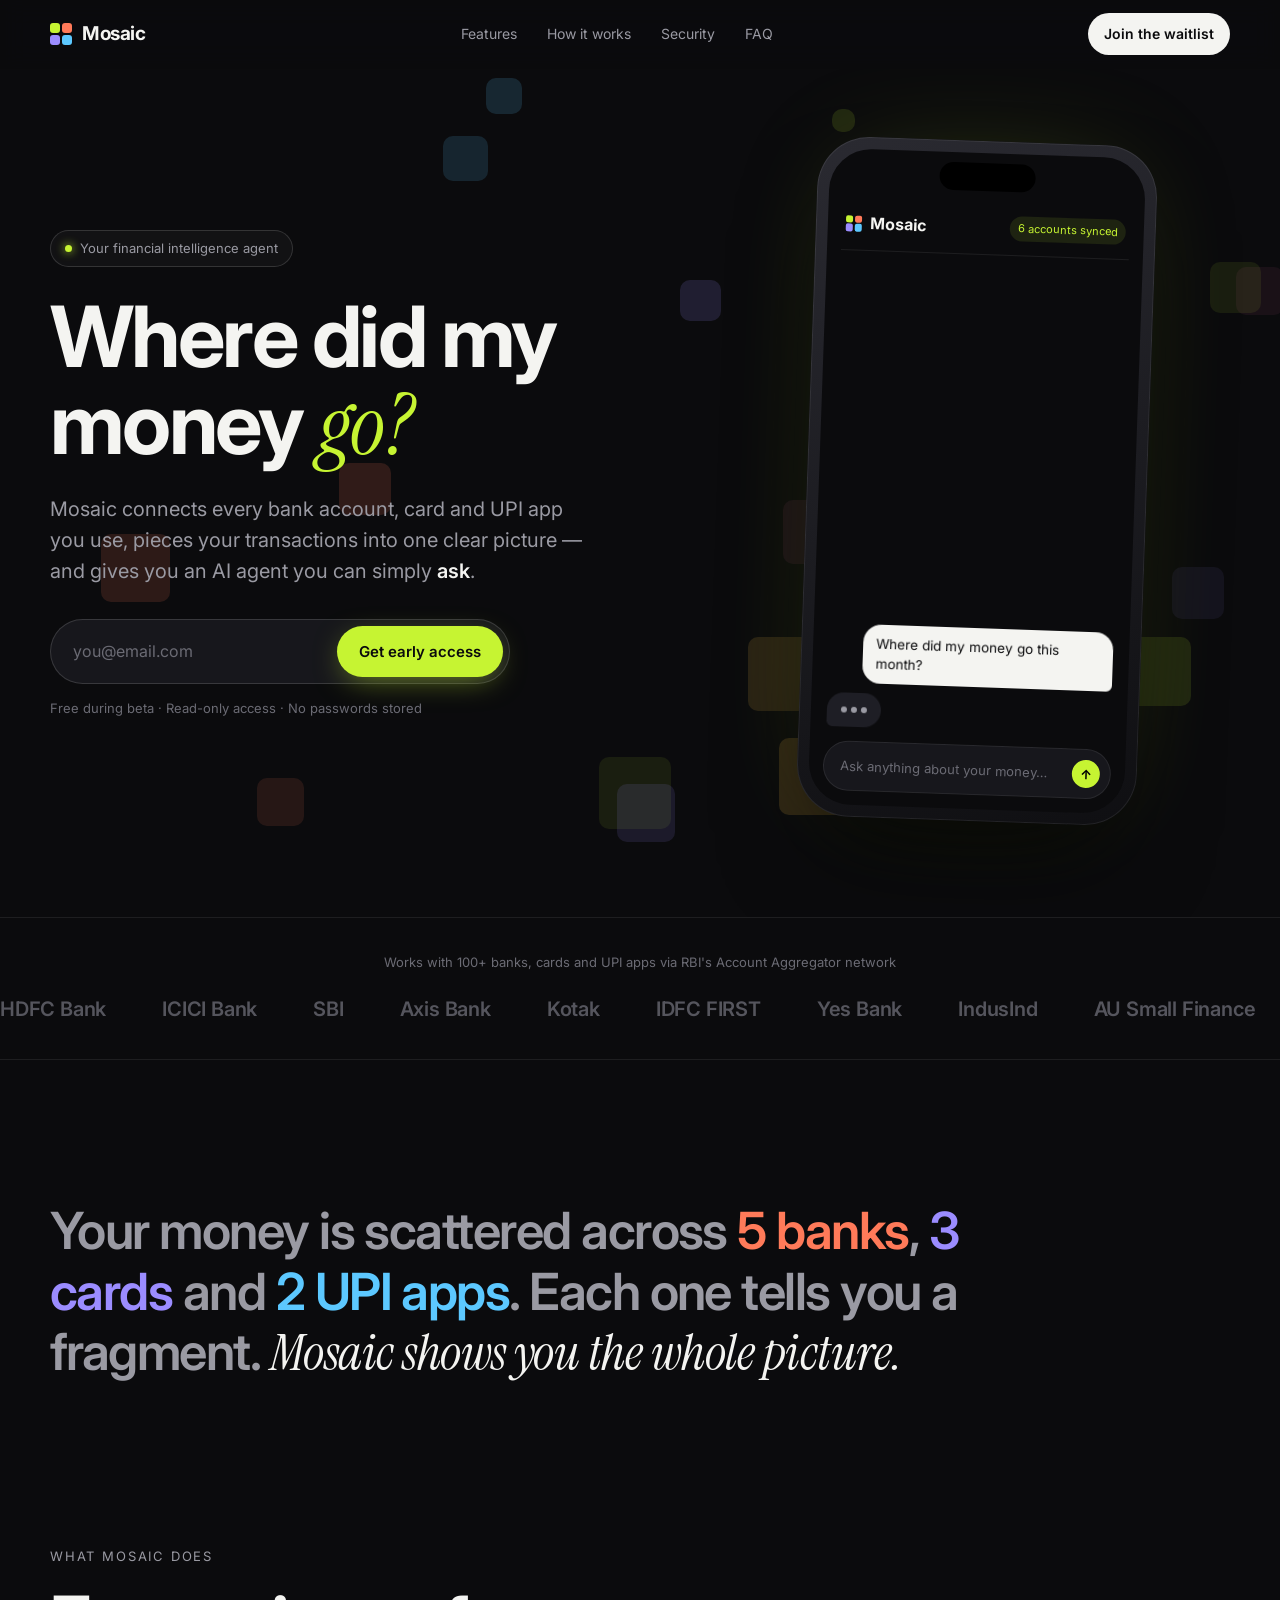
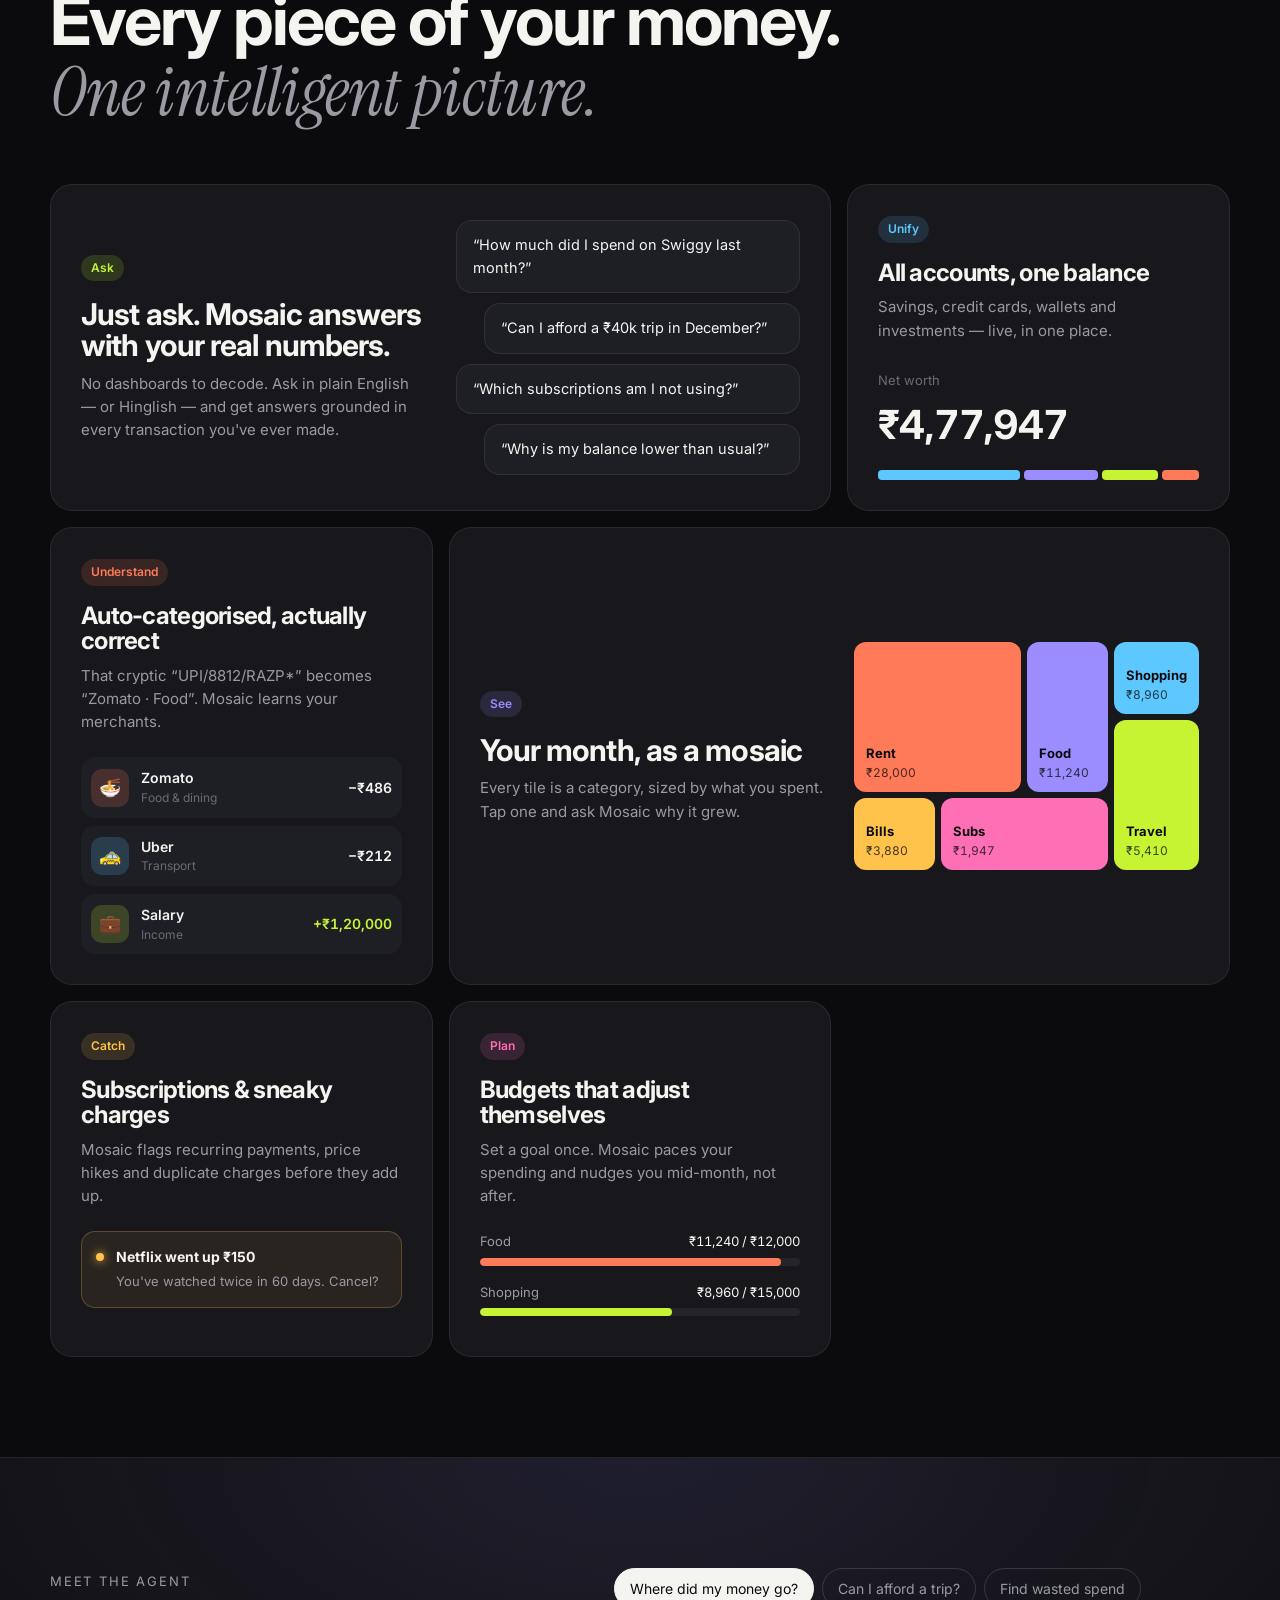
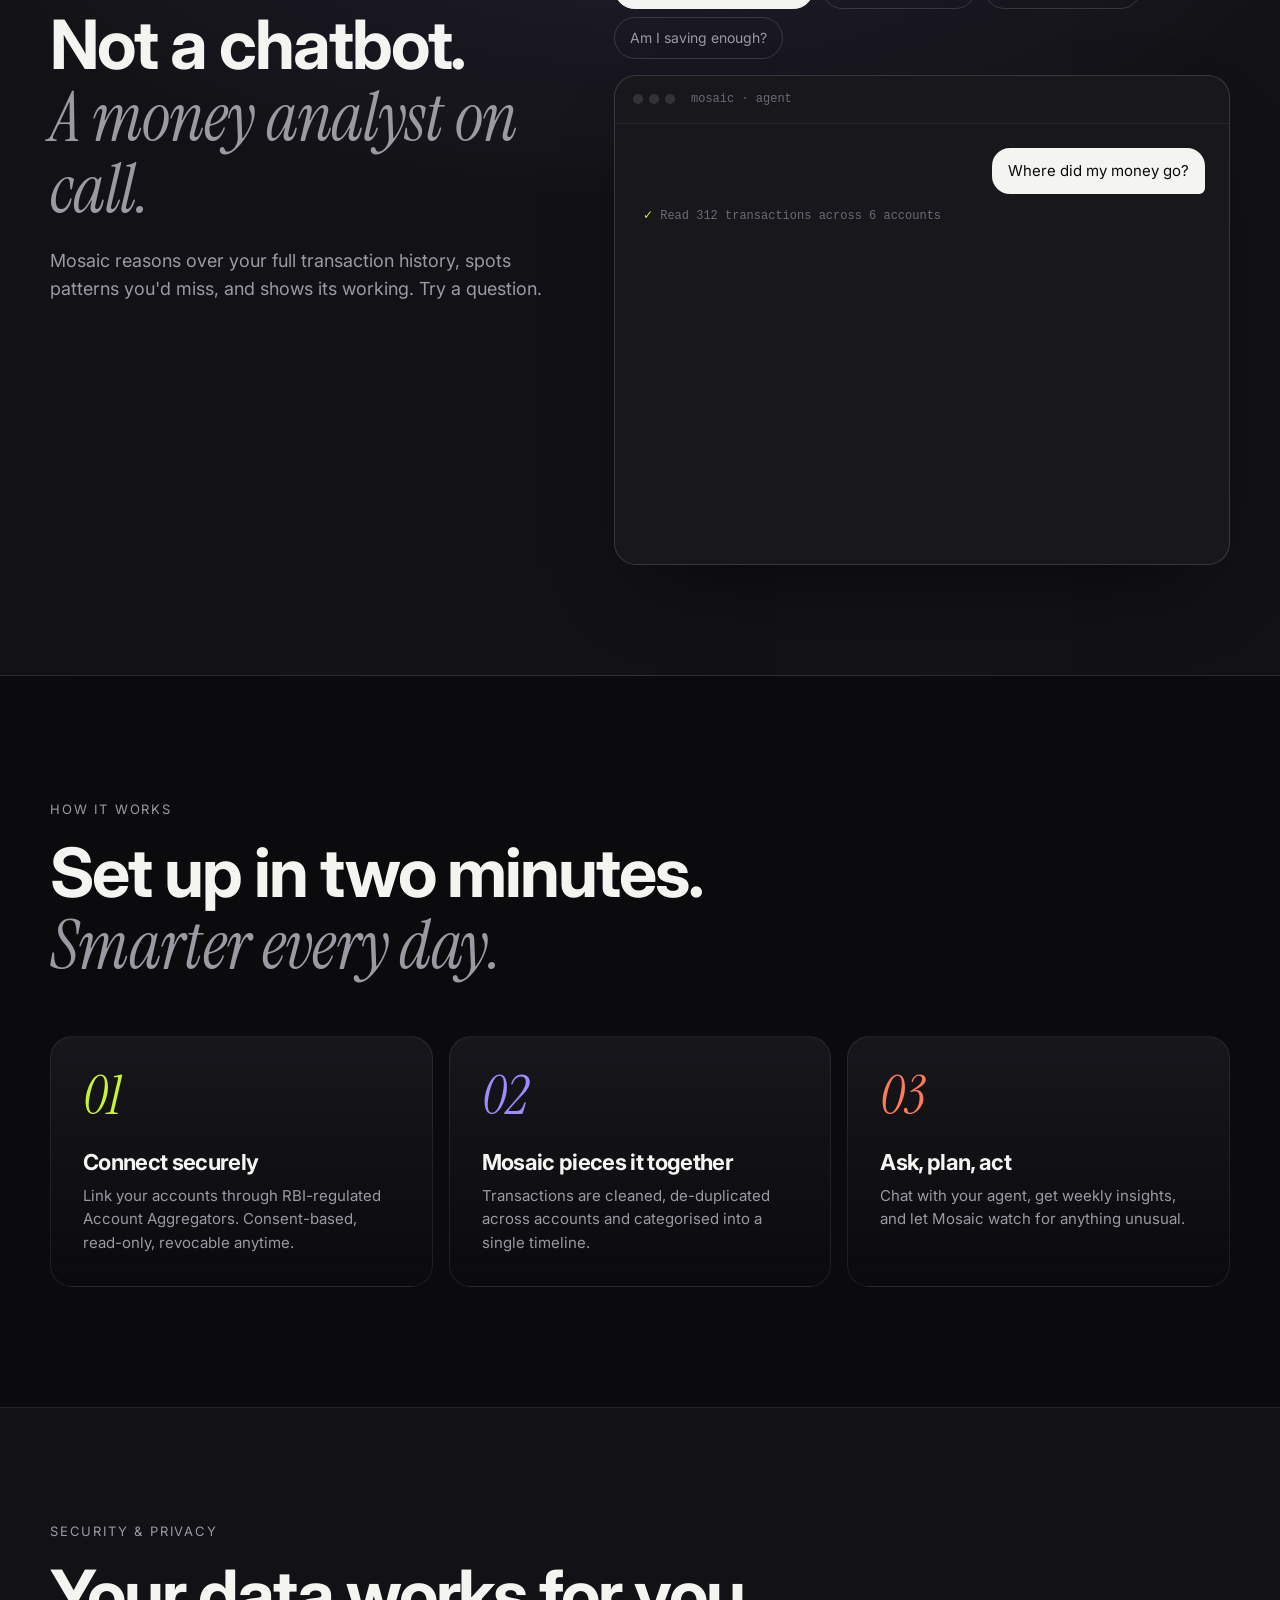
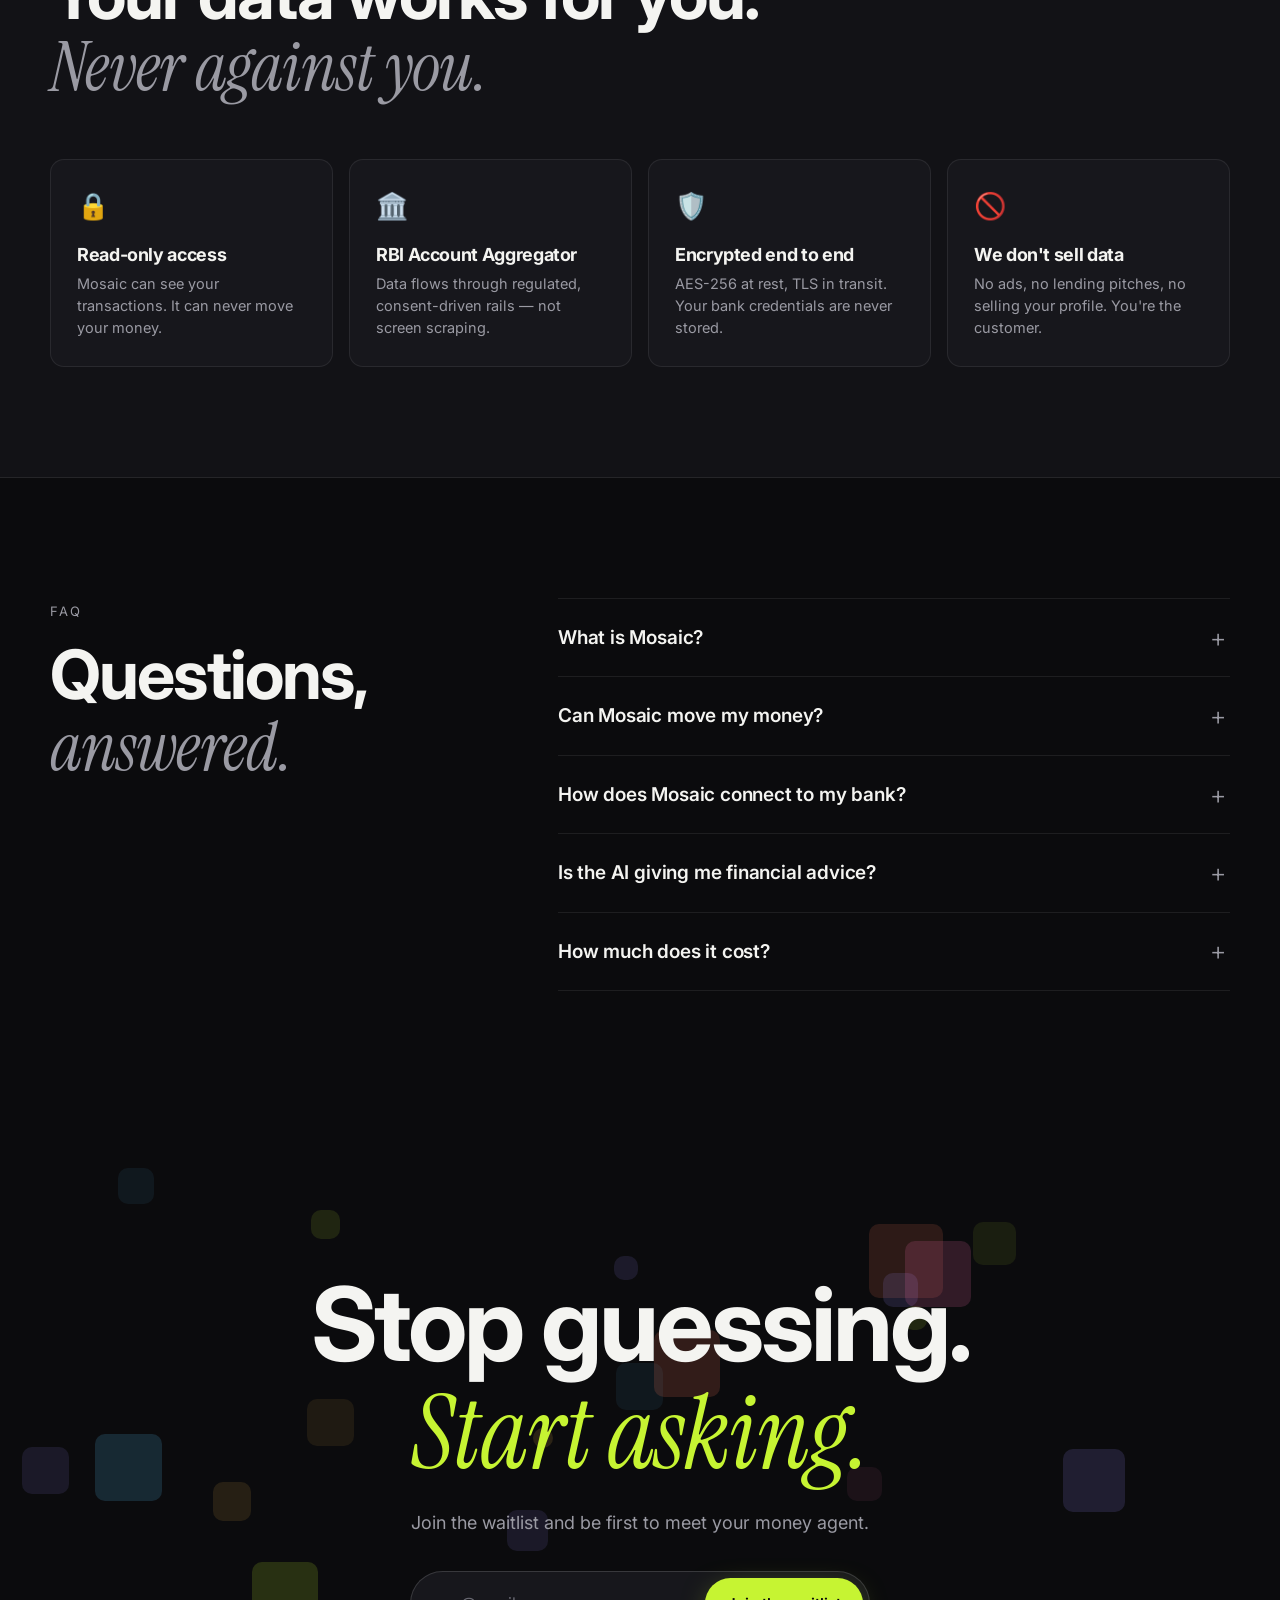
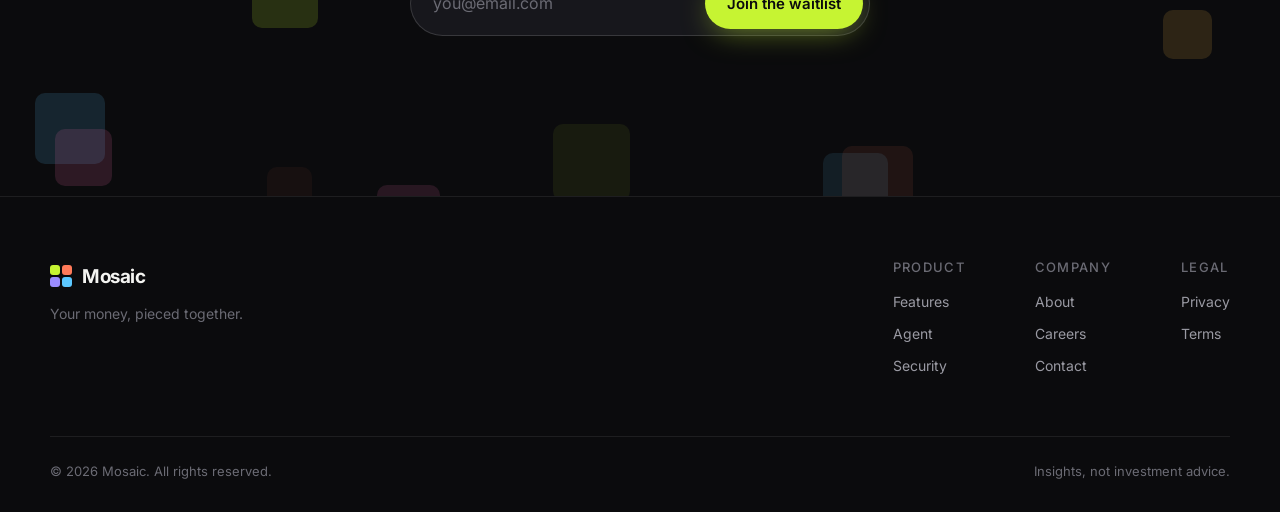
==== index.html @ 0af40808 "Add Mosaic landing page Static HTML/CSS/JS landing page for Mosaic, a financial intelligence agent: " ====
<!doctype html>
<html lang="en">
<head>
  <meta charset="utf-8" />
  <meta name="viewport" content="width=device-width, initial-scale=1" />
  <title>Mosaic — Your money, pieced together</title>
  <meta name="description" content="Mosaic is a financial intelligence agent. Connect every account, then just ask: where did my money go?" />
  <meta name="theme-color" content="#0b0b0d" />
  <link rel="icon" href="assets/favicon.svg" type="image/svg+xml" />
  <link rel="preconnect" href="https://fonts.googleapis.com" />
  <link rel="preconnect" href="https://fonts.gstatic.com" crossorigin />
  <link href="https://fonts.googleapis.com/css2?family=Inter:wght@400;500;600;700;800&family=Instrument+Serif:ital@0;1&display=swap" rel="stylesheet" />
  <link rel="stylesheet" href="styles.css" />
</head>
<body>
  <!-- ============ NAV ============ -->
  <header class="nav" id="top">
    <div class="container nav__inner">
      <a href="#top" class="logo" aria-label="Mosaic home">
        <span class="logo__mark" aria-hidden="true">
          <i></i><i></i><i></i><i></i>
        </span>
        Mosaic
      </a>
      <nav class="nav__links" aria-label="Primary">
        <a href="#features">Features</a>
        <a href="#how">How it works</a>
        <a href="#security">Security</a>
        <a href="#faq">FAQ</a>
      </nav>
      <a href="#waitlist" class="btn btn--light btn--sm">Join the waitlist</a>
    </div>
  </header>

  <main>
    <!-- ============ HERO ============ -->
    <section class="hero">
      <div class="hero__tiles" aria-hidden="true"></div>
      <div class="container hero__inner">
        <div class="hero__copy">
          <span class="pill"><span class="pill__dot"></span> Your financial intelligence agent</span>
          <h1 class="hero__title">
            Where did my<br />money <em>go?</em>
          </h1>
          <p class="hero__sub">
            Mosaic connects every bank account, card and UPI app you use, pieces your
            transactions into one clear picture — and gives you an AI agent you can
            simply <strong>ask</strong>.
          </p>
          <form class="waitlist-inline" data-waitlist>
            <input type="email" required placeholder="you@email.com" aria-label="Email address" />
            <button class="btn btn--accent" type="submit">Get early access</button>
          </form>
          <p class="hero__note">Free during beta · Read-only access · No passwords stored</p>
        </div>

        <!-- Phone mockup with live chat demo -->
        <div class="phone" aria-label="Mosaic app preview">
          <div class="phone__notch"></div>
          <div class="phone__screen">
            <div class="app-top">
              <div class="app-top__title">
                <span class="logo__mark logo__mark--sm" aria-hidden="true"><i></i><i></i><i></i><i></i></span>
                Mosaic
              </div>
              <span class="app-top__badge">6 accounts synced</span>
            </div>
            <div class="chat" id="heroChat" aria-live="polite"></div>
            <div class="chat-input">
              <span id="heroTyping">Ask anything about your money…</span>
              <span class="chat-input__send">↑</span>
            </div>
          </div>
        </div>
      </div>
    </section>

    <!-- ============ BANK MARQUEE ============ -->
    <section class="marquee" aria-label="Supported institutions">
      <p class="marquee__label">Works with 100+ banks, cards and UPI apps via RBI's Account Aggregator network</p>
      <div class="marquee__track">
        <div class="marquee__row">
          <span>HDFC Bank</span><span>ICICI Bank</span><span>SBI</span><span>Axis Bank</span><span>Kotak</span>
          <span>IDFC FIRST</span><span>Yes Bank</span><span>IndusInd</span><span>AU Small Finance</span><span>Federal Bank</span>
          <span>Google Pay</span><span>PhonePe</span><span>Paytm</span><span>Zerodha</span><span>Groww</span>
        </div>
        <div class="marquee__row" aria-hidden="true">
          <span>HDFC Bank</span><span>ICICI Bank</span><span>SBI</span><span>Axis Bank</span><span>Kotak</span>
          <span>IDFC FIRST</span><span>Yes Bank</span><span>IndusInd</span><span>AU Small Finance</span><span>Federal Bank</span>
          <span>Google Pay</span><span>PhonePe</span><span>Paytm</span><span>Zerodha</span><span>Groww</span>
        </div>
      </div>
    </section>

    <!-- ============ STATEMENT ============ -->
    <section class="statement container">
      <p class="reveal">
        Your money is scattered across <span class="hl hl--coral">5 banks</span>,
        <span class="hl hl--violet">3 cards</span> and <span class="hl hl--sky">2 UPI apps</span>.
        Each one tells you a fragment. <em>Mosaic shows you the whole picture.</em>
      </p>
    </section>

    <!-- ============ FEATURES (bento) ============ -->
    <section class="features container" id="features">
      <div class="section-head reveal">
        <span class="eyebrow">What Mosaic does</span>
        <h2>Every piece of your money.<br /><em>One intelligent picture.</em></h2>
      </div>

      <div class="bento">
        <!-- Ask -->
        <article class="card card--lg card--ask reveal">
          <div class="card__text">
            <span class="tag tag--lime">Ask</span>
            <h3>Just ask. Mosaic answers with your real numbers.</h3>
            <p>No dashboards to decode. Ask in plain English — or Hinglish — and get answers grounded in every transaction you've ever made.</p>
          </div>
          <ul class="prompts">
            <li>“How much did I spend on Swiggy last month?”</li>
            <li>“Can I afford a ₹40k trip in December?”</li>
            <li>“Which subscriptions am I not using?”</li>
            <li>“Why is my balance lower than usual?”</li>
          </ul>
        </article>

        <!-- Unified view -->
        <article class="card card--unify reveal">
          <span class="tag tag--sky">Unify</span>
          <h3>All accounts, one balance</h3>
          <p>Savings, credit cards, wallets and investments — live, in one place.</p>
          <div class="balance">
            <span class="balance__label">Net worth</span>
            <span class="balance__value" data-count="482360">₹0</span>
            <div class="balance__bar">
              <i style="--w:46%;--c:var(--sky)"></i>
              <i style="--w:24%;--c:var(--violet)"></i>
              <i style="--w:18%;--c:var(--lime)"></i>
              <i style="--w:12%;--c:var(--coral)"></i>
            </div>
          </div>
        </article>

        <!-- Categorize -->
        <article class="card card--cat reveal">
          <span class="tag tag--coral">Understand</span>
          <h3>Auto-categorised, actually correct</h3>
          <p>That cryptic “UPI/8812/RAZP*” becomes “Zomato · Food”. Mosaic learns your merchants.</p>
          <div class="txn-list">
            <div class="txn"><span class="txn__icon" style="--c:var(--coral)">🍜</span><span class="txn__name">Zomato<small>Food & dining</small></span><span class="txn__amt">−₹486</span></div>
            <div class="txn"><span class="txn__icon" style="--c:var(--sky)">🚕</span><span class="txn__name">Uber<small>Transport</small></span><span class="txn__amt">−₹212</span></div>
            <div class="txn"><span class="txn__icon" style="--c:var(--lime)">💼</span><span class="txn__name">Salary<small>Income</small></span><span class="txn__amt txn__amt--in">+₹1,20,000</span></div>
          </div>
        </article>

        <!-- Mosaic breakdown -->
        <article class="card card--lg card--mosaic reveal">
          <div class="card__text">
            <span class="tag tag--violet">See</span>
            <h3>Your month, as a mosaic</h3>
            <p>Every tile is a category, sized by what you spent. Tap one and ask Mosaic why it grew.</p>
          </div>
          <div class="mosaic-grid" aria-label="Spending by category for September">
            <div class="tile" style="--c:var(--coral);grid-area:a"><b>Rent</b><span>₹28,000</span></div>
            <div class="tile" style="--c:var(--violet);grid-area:b"><b>Food</b><span>₹11,240</span></div>
            <div class="tile" style="--c:var(--sky);grid-area:c"><b>Shopping</b><span>₹8,960</span></div>
            <div class="tile" style="--c:var(--lime);grid-area:d"><b>Travel</b><span>₹5,410</span></div>
            <div class="tile" style="--c:var(--amber);grid-area:e"><b>Bills</b><span>₹3,880</span></div>
            <div class="tile" style="--c:var(--pink);grid-area:f"><b>Subs</b><span>₹1,947</span></div>
          </div>
        </article>

        <!-- Subscriptions -->
        <article class="card reveal">
          <span class="tag tag--amber">Catch</span>
          <h3>Subscriptions & sneaky charges</h3>
          <p>Mosaic flags recurring payments, price hikes and duplicate charges before they add up.</p>
          <div class="alert">
            <span class="alert__dot"></span>
            <div><b>Netflix went up ₹150</b><small>You've watched twice in 60 days. Cancel?</small></div>
          </div>
        </article>

        <!-- Plan -->
        <article class="card reveal">
          <span class="tag tag--pink">Plan</span>
          <h3>Budgets that adjust themselves</h3>
          <p>Set a goal once. Mosaic paces your spending and nudges you mid-month, not after.</p>
          <div class="meter">
            <div class="meter__row"><span>Food</span><span>₹11,240 / ₹12,000</span></div>
            <div class="meter__bar"><i style="--w:94%;--c:var(--coral)"></i></div>
            <div class="meter__row"><span>Shopping</span><span>₹8,960 / ₹15,000</span></div>
            <div class="meter__bar"><i style="--w:60%;--c:var(--lime)"></i></div>
          </div>
        </article>
      </div>
    </section>

    <!-- ============ AGENT DEMO ============ -->
    <section class="agent" id="agent">
      <div class="container agent__inner">
        <div class="section-head reveal">
          <span class="eyebrow">Meet the agent</span>
          <h2>Not a chatbot.<br /><em>A money analyst on call.</em></h2>
          <p class="section-sub">Mosaic reasons over your full transaction history, spots patterns you'd miss, and shows its working. Try a question.</p>
        </div>

        <div class="demo reveal">
          <div class="demo__chips" role="tablist" aria-label="Example questions">
            <button class="chip is-active" data-q="0">Where did my money go?</button>
            <button class="chip" data-q="1">Can I afford a trip?</button>
            <button class="chip" data-q="2">Find wasted spend</button>
            <button class="chip" data-q="3">Am I saving enough?</button>
          </div>
          <div class="demo__window">
            <div class="demo__bar"><i></i><i></i><i></i><span>mosaic · agent</span></div>
            <div class="demo__body" id="demoBody" aria-live="polite"></div>
          </div>
        </div>
      </div>
    </section>

    <!-- ============ HOW IT WORKS ============ -->
    <section class="how container" id="how">
      <div class="section-head reveal">
        <span class="eyebrow">How it works</span>
        <h2>Set up in two minutes.<br /><em>Smarter every day.</em></h2>
      </div>
      <ol class="steps">
        <li class="step reveal">
          <span class="step__num">01</span>
          <h3>Connect securely</h3>
          <p>Link your accounts through RBI-regulated Account Aggregators. Consent-based, read-only, revocable anytime.</p>
        </li>
        <li class="step reveal">
          <span class="step__num">02</span>
          <h3>Mosaic pieces it together</h3>
          <p>Transactions are cleaned, de-duplicated across accounts and categorised into a single timeline.</p>
        </li>
        <li class="step reveal">
          <span class="step__num">03</span>
          <h3>Ask, plan, act</h3>
          <p>Chat with your agent, get weekly insights, and let Mosaic watch for anything unusual.</p>
        </li>
      </ol>
    </section>

    <!-- ============ SECURITY ============ -->
    <section class="security" id="security">
      <div class="container security__inner">
        <div class="section-head reveal">
          <span class="eyebrow">Security & privacy</span>
          <h2>Your data works for you.<br /><em>Never against you.</em></h2>
        </div>
        <div class="sec-grid">
          <div class="sec reveal"><span class="sec__icon">🔒</span><h3>Read-only access</h3><p>Mosaic can see your transactions. It can never move your money.</p></div>
          <div class="sec reveal"><span class="sec__icon">🏛️</span><h3>RBI Account Aggregator</h3><p>Data flows through regulated, consent-driven rails — not screen scraping.</p></div>
          <div class="sec reveal"><span class="sec__icon">🛡️</span><h3>Encrypted end to end</h3><p>AES-256 at rest, TLS in transit. Your bank credentials are never stored.</p></div>
          <div class="sec reveal"><span class="sec__icon">🚫</span><h3>We don't sell data</h3><p>No ads, no lending pitches, no selling your profile. You're the customer.</p></div>
        </div>
      </div>
    </section>

    <!-- ============ FAQ ============ -->
    <section class="faq container" id="faq">
      <div class="section-head reveal">
        <span class="eyebrow">FAQ</span>
        <h2>Questions, <em>answered.</em></h2>
      </div>
      <div class="faq__list">
        <details class="reveal">
          <summary>What is Mosaic?</summary>
          <p>Mosaic is a financial intelligence agent. It brings all your bank accounts, cards and UPI apps into one place and lets you ask questions about your money in plain language — like talking to a personal analyst who has read every statement you've ever had.</p>
        </details>
        <details class="reveal">
          <summary>Can Mosaic move my money?</summary>
          <p>No. Mosaic only has read-only access to your financial data. It can analyse, explain and alert — it cannot make payments or transfers.</p>
        </details>
        <details class="reveal">
          <summary>How does Mosaic connect to my bank?</summary>
          <p>Through RBI's Account Aggregator framework. You give explicit, time-bound consent for each account, and you can revoke it at any time from the app.</p>
        </details>
        <details class="reveal">
          <summary>Is the AI giving me financial advice?</summary>
          <p>Mosaic gives you insights based on your own data — spending patterns, affordability checks, savings pace. It isn't a registered investment advisor and won't recommend specific securities.</p>
        </details>
        <details class="reveal">
          <summary>How much does it cost?</summary>
          <p>Mosaic is free during the beta. Early waitlist members will get founding-member pricing when paid plans launch.</p>
        </details>
      </div>
    </section>

    <!-- ============ CTA ============ -->
    <section class="cta" id="waitlist">
      <div class="cta__tiles" aria-hidden="true"></div>
      <div class="container cta__inner reveal">
        <h2>Stop guessing.<br /><em>Start asking.</em></h2>
        <p>Join the waitlist and be first to meet your money agent.</p>
        <form class="waitlist-inline waitlist-inline--center" data-waitlist>
          <input type="email" required placeholder="you@email.com" aria-label="Email address" />
          <button class="btn btn--accent" type="submit">Join the waitlist</button>
        </form>
      </div>
    </section>
  </main>

  <!-- ============ FOOTER ============ -->
  <footer class="footer">
    <div class="container footer__inner">
      <div>
        <a href="#top" class="logo"><span class="logo__mark" aria-hidden="true"><i></i><i></i><i></i><i></i></span>Mosaic</a>
        <p class="footer__tag">Your money, pieced together.</p>
      </div>
      <div class="footer__cols">
        <div><h4>Product</h4><a href="#features">Features</a><a href="#agent">Agent</a><a href="#security">Security</a></div>
        <div><h4>Company</h4><a href="#">About</a><a href="#">Careers</a><a href="#">Contact</a></div>
        <div><h4>Legal</h4><a href="#">Privacy</a><a href="#">Terms</a></div>
      </div>
    </div>
    <div class="container footer__base">
      <span>© <span id="year"></span> Mosaic. All rights reserved.</span>
      <span>Insights, not investment advice.</span>
    </div>
  </footer>

  <div class="toast" id="toast" role="status" aria-live="polite"></div>
  <script src="app.js"></script>
</body>
</html>
---- styles.css ----
/* =========================================================
   Mosaic — landing page styles
   Palette: near-black canvas + five "tile" accents
   ========================================================= */
:root {
  --bg: #0b0b0d;
  --bg-2: #121216;
  --surface: #17171c;
  --surface-2: #1e1e25;
  --line: rgba(255, 255, 255, 0.08);
  --line-2: rgba(255, 255, 255, 0.14);
  --text: #f4f4f1;
  --muted: #9a9aa3;
  --dim: #6b6b74;

  --lime: #c6f432;
  --coral: #ff7a59;
  --violet: #9b8cff;
  --sky: #5cc8ff;
  --amber: #ffc24b;
  --pink: #ff6fb5;

  --radius: 22px;
  --radius-sm: 14px;
  --sans: "Inter", system-ui, -apple-system, "Segoe UI", sans-serif;
  --serif: "Instrument Serif", Georgia, serif;
  --ease: cubic-bezier(0.2, 0.7, 0.2, 1);
}

*,
*::before,
*::after { box-sizing: border-box; }

html { scroll-behavior: smooth; }

body {
  margin: 0;
  background: var(--bg);
  color: var(--text);
  font-family: var(--sans);
  font-size: 16px;
  line-height: 1.55;
  -webkit-font-smoothing: antialiased;
  overflow-x: hidden;
}

a { color: inherit; text-decoration: none; }
img, svg { display: block; max-width: 100%; }
button { font: inherit; cursor: pointer; }

h1, h2, h3 { margin: 0; letter-spacing: -0.03em; line-height: 1.04; font-weight: 700; }
em { font-family: var(--serif); font-style: italic; font-weight: 400; letter-spacing: -0.01em; }

.container { width: min(1180px, 100% - 32px); margin-inline: auto; }

/* ---------- Buttons ---------- */
.btn {
  display: inline-flex;
  align-items: center;
  justify-content: center;
  gap: 8px;
  border: 0;
  border-radius: 999px;
  padding: 14px 22px;
  font-weight: 600;
  font-size: 15px;
  transition: transform 0.2s var(--ease), background 0.2s, box-shadow 0.2s;
  white-space: nowrap;
}
.btn:hover { transform: translateY(-1px); }
.btn:active { transform: translateY(0); }
.btn--sm { padding: 10px 16px; font-size: 14px; }
.btn--light { background: var(--text); color: var(--bg); }
.btn--accent { background: var(--lime); color: #0b0b0d; box-shadow: 0 8px 30px -8px rgba(198, 244, 50, 0.55); }
.btn--accent:hover { box-shadow: 0 10px 40px -6px rgba(198, 244, 50, 0.7); }

/* ---------- Logo ---------- */
.logo { display: inline-flex; align-items: center; gap: 10px; font-weight: 700; font-size: 19px; letter-spacing: -0.02em; }
.logo__mark { display: grid; grid-template-columns: 1fr 1fr; gap: 2px; width: 22px; height: 22px; }
.logo__mark i { border-radius: 3px; }
.logo__mark i:nth-child(1) { background: var(--lime); }
.logo__mark i:nth-child(2) { background: var(--coral); }
.logo__mark i:nth-child(3) { background: var(--violet); }
.logo__mark i:nth-child(4) { background: var(--sky); }
.logo__mark--sm { width: 16px; height: 16px; gap: 1.5px; }
.logo__mark--sm i { border-radius: 2px; }

/* ---------- Nav ---------- */
.nav {
  position: sticky;
  top: 0;
  z-index: 50;
  backdrop-filter: blur(14px) saturate(140%);
  -webkit-backdrop-filter: blur(14px) saturate(140%);
  background: rgba(11, 11, 13, 0.7);
  border-bottom: 1px solid transparent;
  transition: border-color 0.3s;
}
.nav.is-scrolled { border-bottom-color: var(--line); }
.nav__inner { display: flex; align-items: center; justify-content: space-between; height: 68px; gap: 20px; }
.nav__links { display: flex; gap: 30px; font-size: 14px; color: var(--muted); }
.nav__links a:hover { color: var(--text); }

/* ---------- Pills, tags, eyebrows ---------- */
.pill {
  display: inline-flex;
  align-items: center;
  gap: 8px;
  padding: 7px 14px;
  border: 1px solid var(--line-2);
  border-radius: 999px;
  font-size: 13px;
  color: var(--muted);
  background: rgba(255, 255, 255, 0.03);
}
.pill__dot { width: 7px; height: 7px; border-radius: 50%; background: var(--lime); box-shadow: 0 0 10px var(--lime); animation: pulse 2s infinite; }
@keyframes pulse { 50% { opacity: 0.4; } }

.eyebrow { display: inline-block; font-size: 13px; text-transform: uppercase; letter-spacing: 0.14em; color: var(--muted); margin-bottom: 18px; }

.tag {
  display: inline-block;
  font-size: 12px;
  font-weight: 600;
  padding: 4px 10px;
  border-radius: 999px;
  margin-bottom: 18px;
  color: var(--c);
  background: color-mix(in srgb, var(--c) 14%, transparent);
}
.tag--lime { --c: var(--lime); }
.tag--sky { --c: var(--sky); }
.tag--coral { --c: var(--coral); }
.tag--violet { --c: var(--violet); }
.tag--amber { --c: var(--amber); }
.tag--pink { --c: var(--pink); }

/* ---------- Hero ---------- */
.hero { position: relative; padding: 72px 0 96px; overflow: hidden; }
.hero__inner { position: relative; display: grid; grid-template-columns: 1.1fr 0.9fr; align-items: center; gap: 56px; }
.hero__title { font-size: clamp(48px, 6.6vw, 92px); margin: 26px 0 24px; }
.hero__title em { color: var(--lime); }
.hero__sub { font-size: clamp(17px, 1.6vw, 20px); color: var(--muted); max-width: 540px; margin: 0 0 32px; }
.hero__sub strong { color: var(--text); font-weight: 600; }
.hero__note { font-size: 13px; color: var(--dim); margin-top: 14px; }

/* Floating background tiles (generated by JS) */
.hero__tiles, .cta__tiles { position: absolute; inset: 0; pointer-events: none; }
.bg-tile {
  position: absolute;
  border-radius: 10px;
  background: var(--c);
  opacity: 0;
  filter: blur(0.3px);
  animation: tile-in 1.2s var(--ease) forwards, drift 14s ease-in-out infinite alternate;
}
@keyframes tile-in { to { opacity: var(--o, 0.12); } }
@keyframes drift { to { transform: translate(var(--dx, 10px), var(--dy, -14px)) rotate(var(--r, 4deg)); } }

/* Waitlist form */
.waitlist-inline {
  display: flex;
  gap: 8px;
  padding: 6px;
  max-width: 460px;
  border: 1px solid var(--line-2);
  border-radius: 999px;
  background: var(--surface);
}
.waitlist-inline input {
  flex: 1;
  min-width: 0;
  background: transparent;
  border: 0;
  outline: 0;
  color: var(--text);
  font: inherit;
  padding: 0 16px;
}
.waitlist-inline input::placeholder { color: var(--dim); }
.waitlist-inline:focus-within { border-color: var(--lime); }
.waitlist-inline--center { margin-inline: auto; }

/* ---------- Phone mockup ---------- */
.phone {
  position: relative;
  justify-self: center;
  width: 340px;
  height: 680px;
  padding: 12px;
  border-radius: 52px;
  background: linear-gradient(160deg, #2a2a31, #0f0f12);
  box-shadow:
    0 0 0 1px rgba(255, 255, 255, 0.08) inset,
    0 50px 100px -30px rgba(0, 0, 0, 0.8),
    0 0 120px -40px rgba(198, 244, 50, 0.25);
  transform: rotate(2deg);
}
.phone__notch { position: absolute; top: 22px; left: 50%; translate: -50% 0; width: 96px; height: 28px; border-radius: 20px; background: #000; z-index: 2; }
.phone__screen {
  position: relative;
  height: 100%;
  border-radius: 42px;
  background: var(--bg);
  overflow: hidden;
  display: flex;
  flex-direction: column;
  padding: 62px 14px 14px;
}
.app-top { display: flex; align-items: center; justify-content: space-between; padding: 0 4px 14px; border-bottom: 1px solid var(--line); }
.app-top__title { display: flex; align-items: center; gap: 8px; font-weight: 700; }
.app-top__badge { font-size: 11px; color: var(--lime); background: rgba(198, 244, 50, 0.1); padding: 4px 8px; border-radius: 999px; }

.chat { flex: 1; overflow: hidden; display: flex; flex-direction: column; justify-content: flex-end; gap: 10px; padding: 14px 2px; }
.msg { max-width: 88%; font-size: 13.5px; line-height: 1.45; padding: 10px 13px; border-radius: 18px; animation: pop 0.4s var(--ease) both; }
.msg--user { align-self: flex-end; background: var(--text); color: var(--bg); border-bottom-right-radius: 6px; }
.msg--bot { align-self: flex-start; background: var(--surface-2); border-bottom-left-radius: 6px; }
.msg--bot b { color: var(--lime); font-weight: 600; }
@keyframes pop { from { opacity: 0; transform: translateY(8px) scale(0.98); } }

.typing { display: inline-flex; gap: 4px; padding: 14px; }
.typing i { width: 6px; height: 6px; border-radius: 50%; background: var(--muted); animation: blink 1.2s infinite; }
.typing i:nth-child(2) { animation-delay: 0.15s; }
.typing i:nth-child(3) { animation-delay: 0.3s; }
@keyframes blink { 0%, 60%, 100% { opacity: 0.25; } 30% { opacity: 1; } }

.mini-bars { display: flex; flex-direction: column; gap: 6px; margin-top: 10px; }
.mini-bar { display: grid; grid-template-columns: 62px 1fr auto; align-items: center; gap: 8px; font-size: 11.5px; color: var(--muted); }
.mini-bar__track { height: 6px; border-radius: 4px; background: rgba(255, 255, 255, 0.06); overflow: hidden; }
.mini-bar__fill { height: 100%; width: 0; border-radius: 4px; background: var(--c); transition: width 0.9s var(--ease); }
.mini-bar span:last-child { color: var(--text); font-variant-numeric: tabular-nums; }

.chat-input {
  display: flex;
  align-items: center;
  justify-content: space-between;
  gap: 8px;
  padding: 10px 10px 10px 16px;
  border-radius: 999px;
  background: var(--surface);
  border: 1px solid var(--line);
  font-size: 13px;
  color: var(--dim);
}
.chat-input__send { display: grid; place-items: center; width: 28px; height: 28px; border-radius: 50%; background: var(--lime); color: #000; font-weight: 700; flex-shrink: 0; }

/* ---------- Marquee ---------- */
.marquee { padding: 34px 0; border-block: 1px solid var(--line); overflow: hidden; }
.marquee__label { text-align: center; font-size: 13px; color: var(--dim); margin: 0 0 22px; padding-inline: 16px; }
.marquee__track { display: flex; width: max-content; animation: scroll 40s linear infinite; }
.marquee__row { display: flex; gap: 56px; padding-right: 56px; }
.marquee__row span { font-size: 20px; font-weight: 600; color: #55555d; white-space: nowrap; letter-spacing: -0.01em; }
@keyframes scroll { to { transform: translateX(-50%); } }

/* ---------- Statement ---------- */
.statement { padding: 140px 0 60px; }
.statement p { font-size: clamp(28px, 4vw, 52px); line-height: 1.18; letter-spacing: -0.03em; font-weight: 600; max-width: 1000px; margin: 0; color: var(--muted); }
.statement em { color: var(--text); }
.hl { color: var(--c); }
.hl--coral { --c: var(--coral); }
.hl--violet { --c: var(--violet); }
.hl--sky { --c: var(--sky); }

/* ---------- Section heads ---------- */
.section-head { margin-bottom: 56px; }
.section-head h2 { font-size: clamp(38px, 5.4vw, 68px); }
.section-head h2 em { color: var(--muted); }
.section-sub { color: var(--muted); font-size: 18px; max-width: 560px; margin: 22px 0 0; }

/* ---------- Features / bento ---------- */
.features { padding: 100px 0; }
.bento { display: grid; grid-template-columns: repeat(3, 1fr); gap: 16px; }
.card {
  position: relative;
  padding: 30px;
  border-radius: var(--radius);
  background: var(--surface);
  border: 1px solid var(--line);
  overflow: hidden;
  transition: border-color 0.3s, transform 0.4s var(--ease);
}
.card:hover { border-color: var(--line-2); }
.card h3 { font-size: 24px; margin-bottom: 10px; }
.card p { color: var(--muted); margin: 0; font-size: 15px; }
.card--lg { grid-column: span 2; display: grid; grid-template-columns: 1fr 1fr; gap: 30px; align-items: center; }
.card--lg h3 { font-size: 30px; }

.prompts { list-style: none; margin: 0; padding: 0; display: flex; flex-direction: column; gap: 10px; }
.prompts li {
  padding: 13px 16px;
  border-radius: 16px;
  background: var(--surface-2);
  border: 1px solid var(--line);
  font-size: 14.5px;
  transition: transform 0.3s var(--ease), border-color 0.3s;
}
.prompts li:nth-child(even) { margin-left: 28px; }
.card--ask:hover .prompts li { border-color: rgba(198, 244, 50, 0.3); }
.card--ask:hover .prompts li:nth-child(odd) { transform: translateX(6px); }
.card--ask:hover .prompts li:nth-child(even) { transform: translateX(-6px); }

.balance { margin-top: 28px; }
.balance__label { display: block; font-size: 13px; color: var(--dim); }
.balance__value { display: block; font-size: 40px; font-weight: 700; letter-spacing: -0.03em; margin: 4px 0 14px; font-variant-numeric: tabular-nums; }
.balance__bar { display: flex; gap: 4px; height: 10px; }
.balance__bar i { width: var(--w); background: var(--c); border-radius: 4px; }

.txn-list { margin-top: 24px; display: flex; flex-direction: column; gap: 8px; }
.txn { display: grid; grid-template-columns: 38px 1fr auto; align-items: center; gap: 12px; padding: 10px; border-radius: 14px; background: var(--surface-2); }
.txn__icon { display: grid; place-items: center; width: 38px; height: 38px; border-radius: 11px; background: color-mix(in srgb, var(--c) 18%, transparent); font-size: 18px; }
.txn__name { font-size: 14px; font-weight: 600; display: flex; flex-direction: column; }
.txn__name small { font-weight: 400; color: var(--dim); font-size: 12px; }
.txn__amt { font-size: 14px; font-weight: 600; font-variant-numeric: tabular-nums; }
.txn__amt--in { color: var(--lime); }

.mosaic-grid {
  display: grid;
  grid-template-columns: repeat(4, 1fr);
  grid-template-rows: repeat(3, 72px);
  grid-template-areas:
    "a a b c"
    "a a b d"
    "e f f d";
  gap: 6px;
}
.tile {
  border-radius: 12px;
  padding: 10px 12px;
  background: var(--c);
  color: #0b0b0d;
  display: flex;
  flex-direction: column;
  justify-content: flex-end;
  transition: transform 0.35s var(--ease), filter 0.3s;
  cursor: default;
}
.tile b { font-size: 13px; }
.tile span { font-size: 12px; opacity: 0.75; font-variant-numeric: tabular-nums; }
.mosaic-grid:hover .tile { filter: saturate(0.4) brightness(0.7); }
.mosaic-grid .tile:hover { filter: none; transform: scale(1.04); }

.alert { margin-top: 24px; display: flex; gap: 12px; align-items: flex-start; padding: 14px; border-radius: 14px; background: rgba(255, 194, 75, 0.08); border: 1px solid rgba(255, 194, 75, 0.25); }
.alert__dot { flex-shrink: 0; width: 8px; height: 8px; margin-top: 7px; border-radius: 50%; background: var(--amber); box-shadow: 0 0 10px var(--amber); }
.alert b { display: block; font-size: 14px; }
.alert small { color: var(--muted); font-size: 13px; }

.meter { margin-top: 24px; display: flex; flex-direction: column; gap: 6px; }
.meter__row { display: flex; justify-content: space-between; font-size: 13px; color: var(--muted); }
.meter__row span:last-child { color: var(--text); font-variant-numeric: tabular-nums; }
.meter__bar { height: 8px; border-radius: 6px; background: rgba(255, 255, 255, 0.06); overflow: hidden; margin-bottom: 10px; }
.meter__bar i { display: block; height: 100%; width: 0; background: var(--c); border-radius: 6px; transition: width 1.2s var(--ease); }
.is-visible .meter__bar i { width: var(--w); }

/* ---------- Agent demo ---------- */
.agent { padding: 110px 0; background: radial-gradient(80% 60% at 50% 0%, rgba(155, 140, 255, 0.1), transparent 70%), var(--bg-2); border-block: 1px solid var(--line); }
.agent__inner { display: grid; grid-template-columns: 0.9fr 1.1fr; gap: 60px; align-items: start; }
.agent .section-head { position: sticky; top: 110px; }
.demo__chips { display: flex; flex-wrap: wrap; gap: 8px; margin-bottom: 16px; }
.chip {
  padding: 9px 15px;
  border-radius: 999px;
  border: 1px solid var(--line-2);
  background: transparent;
  color: var(--muted);
  font-size: 14px;
  transition: all 0.2s;
}
.chip:hover { color: var(--text); border-color: var(--text); }
.chip.is-active { background: var(--text); color: var(--bg); border-color: var(--text); }

.demo__window { border-radius: var(--radius); background: var(--surface); border: 1px solid var(--line-2); overflow: hidden; box-shadow: 0 40px 80px -40px rgba(0, 0, 0, 0.7); }
.demo__bar { display: flex; align-items: center; gap: 6px; padding: 14px 18px; border-bottom: 1px solid var(--line); }
.demo__bar i { width: 10px; height: 10px; border-radius: 50%; background: #333; }
.demo__bar span { margin-left: 10px; font-size: 12px; color: var(--dim); font-family: ui-monospace, SFMono-Regular, Menlo, monospace; }
.demo__body { min-height: 440px; padding: 24px; display: flex; flex-direction: column; gap: 14px; }
.demo__body .msg { font-size: 15px; max-width: 92%; padding: 12px 16px; }

.steps-trace { display: flex; flex-direction: column; gap: 6px; font-family: ui-monospace, SFMono-Regular, Menlo, monospace; font-size: 12px; color: var(--dim); padding-left: 4px; }
.steps-trace div { animation: pop 0.3s var(--ease) both; }
.steps-trace div::before { content: "✓ "; color: var(--lime); }

.answer-card { margin-top: 12px; padding: 14px; border-radius: 14px; background: var(--bg); border: 1px solid var(--line); }
.answer-card__row { display: flex; justify-content: space-between; font-size: 13.5px; padding: 6px 0; border-bottom: 1px dashed var(--line); }
.answer-card__row:last-child { border-bottom: 0; }
.answer-card__row span:last-child { font-variant-numeric: tabular-nums; font-weight: 600; }
.up { color: var(--coral); }
.down { color: var(--lime); }

/* ---------- How ---------- */
.how { padding: 120px 0; }
.steps { list-style: none; margin: 0; padding: 0; display: grid; grid-template-columns: repeat(3, 1fr); gap: 16px; }
.step { padding: 32px; border-radius: var(--radius); border: 1px solid var(--line); background: linear-gradient(180deg, var(--surface), transparent); }
.step__num { display: inline-block; font-family: var(--serif); font-style: italic; font-size: 54px; line-height: 1; color: var(--lime); margin-bottom: 28px; }
.step:nth-child(2) .step__num { color: var(--violet); }
.step:nth-child(3) .step__num { color: var(--coral); }
.step h3 { font-size: 22px; margin-bottom: 10px; }
.step p { color: var(--muted); margin: 0; font-size: 15px; }

/* ---------- Security ---------- */
.security { padding: 110px 0; background: var(--bg-2); border-block: 1px solid var(--line); }
.sec-grid { display: grid; grid-template-columns: repeat(4, 1fr); gap: 16px; }
.sec { padding: 26px; border-radius: var(--radius-sm); background: var(--surface); border: 1px solid var(--line); }
.sec__icon { font-size: 26px; display: block; margin-bottom: 20px; }
.sec h3 { font-size: 18px; margin-bottom: 8px; letter-spacing: -0.02em; }
.sec p { color: var(--muted); margin: 0; font-size: 14.5px; }

/* ---------- FAQ ---------- */
.faq { padding: 120px 0; display: grid; grid-template-columns: 0.8fr 1.2fr; gap: 60px; align-items: start; }
.faq__list { border-top: 1px solid var(--line); }
.faq details { border-bottom: 1px solid var(--line); }
.faq summary {
  list-style: none;
  cursor: pointer;
  padding: 24px 40px 24px 0;
  font-size: 19px;
  font-weight: 600;
  letter-spacing: -0.01em;
  position: relative;
}
.faq summary::-webkit-details-marker { display: none; }
.faq summary::after {
  content: "+";
  position: absolute;
  right: 4px;
  top: 50%;
  translate: 0 -50%;
  font-size: 26px;
  font-weight: 300;
  color: var(--muted);
  transition: transform 0.3s var(--ease);
}
.faq details[open] summary::after { transform: rotate(45deg); color: var(--lime); }
.faq details p { margin: 0 0 24px; color: var(--muted); max-width: 640px; }

/* ---------- CTA ---------- */
.cta { position: relative; padding: 160px 0; text-align: center; overflow: hidden; }
.cta__inner { position: relative; }
.cta h2 { font-size: clamp(48px, 8vw, 104px); margin-bottom: 22px; }
.cta h2 em { color: var(--lime); }
.cta p { color: var(--muted); font-size: 18px; margin: 0 0 34px; }

/* ---------- Footer ---------- */
.footer { border-top: 1px solid var(--line); padding: 60px 0 30px; }
.footer__inner { display: flex; justify-content: space-between; gap: 40px; flex-wrap: wrap; }
.footer__tag { color: var(--dim); margin: 12px 0 0; font-size: 14px; }
.footer__cols { display: flex; gap: 70px; }
.footer__cols h4 { margin: 0 0 14px; font-size: 13px; color: var(--dim); font-weight: 500; text-transform: uppercase; letter-spacing: 0.1em; }
.footer__cols a { display: block; color: var(--muted); font-size: 14px; margin-bottom: 10px; }
.footer__cols a:hover { color: var(--text); }
.footer__base { display: flex; justify-content: space-between; gap: 16px; flex-wrap: wrap; margin-top: 50px; padding-top: 24px; border-top: 1px solid var(--line); font-size: 13px; color: var(--dim); }

/* ---------- Toast ---------- */
.toast {
  position: fixed;
  left: 50%;
  bottom: 28px;
  translate: -50% 20px;
  padding: 13px 20px;
  border-radius: 999px;
  background: var(--text);
  color: var(--bg);
  font-size: 14px;
  font-weight: 600;
  opacity: 0;
  pointer-events: none;
  transition: opacity 0.3s, translate 0.3s var(--ease);
  z-index: 100;
  max-width: calc(100% - 32px);
}
.toast.is-on { opacity: 1; translate: -50% 0; }

/* ---------- Reveal on scroll ---------- */
.reveal { opacity: 0; transform: translateY(24px); transition: opacity 0.8s var(--ease), transform 0.8s var(--ease); }
.reveal.is-visible { opacity: 1; transform: none; }

/* ---------- Responsive ---------- */
@media (max-width: 1000px) {
  .hero__inner, .agent__inner, .faq { grid-template-columns: 1fr; }
  .agent .section-head { position: static; }
  .phone { transform: none; }
  .bento { grid-template-columns: 1fr 1fr; }
  .card--lg { grid-column: span 2; }
  .sec-grid { grid-template-columns: 1fr 1fr; }
}

@media (max-width: 720px) {
  .nav__links { display: none; }
  .hero { padding: 40px 0 70px; }
  .hero__title br { display: none; }
  .hero__inner { gap: 48px; }
  .bento, .steps, .sec-grid { grid-template-columns: 1fr; }
  .card--lg { grid-column: auto; grid-template-columns: 1fr; }
  .card { padding: 24px; }
  .prompts li:nth-child(even) { margin-left: 0; }
  .waitlist-inline { flex-direction: column; border-radius: 22px; }
  .waitlist-inline input { padding: 12px 14px; }
  .phone { width: 300px; height: 600px; }
  .statement { padding: 90px 0 30px; }
  .features, .how, .faq, .agent, .security { padding: 80px 0; }
  .cta { padding: 110px 0; }
  .demo__body { min-height: 400px; padding: 18px; }
  .footer__cols { gap: 40px; }
}

@media (prefers-reduced-motion: reduce) {
  *, *::before, *::after { animation-duration: 0.01ms !important; animation-iteration-count: 1 !important; transition-duration: 0.01ms !important; }
  .reveal { opacity: 1; transform: none; }
  html { scroll-behavior: auto; }
}
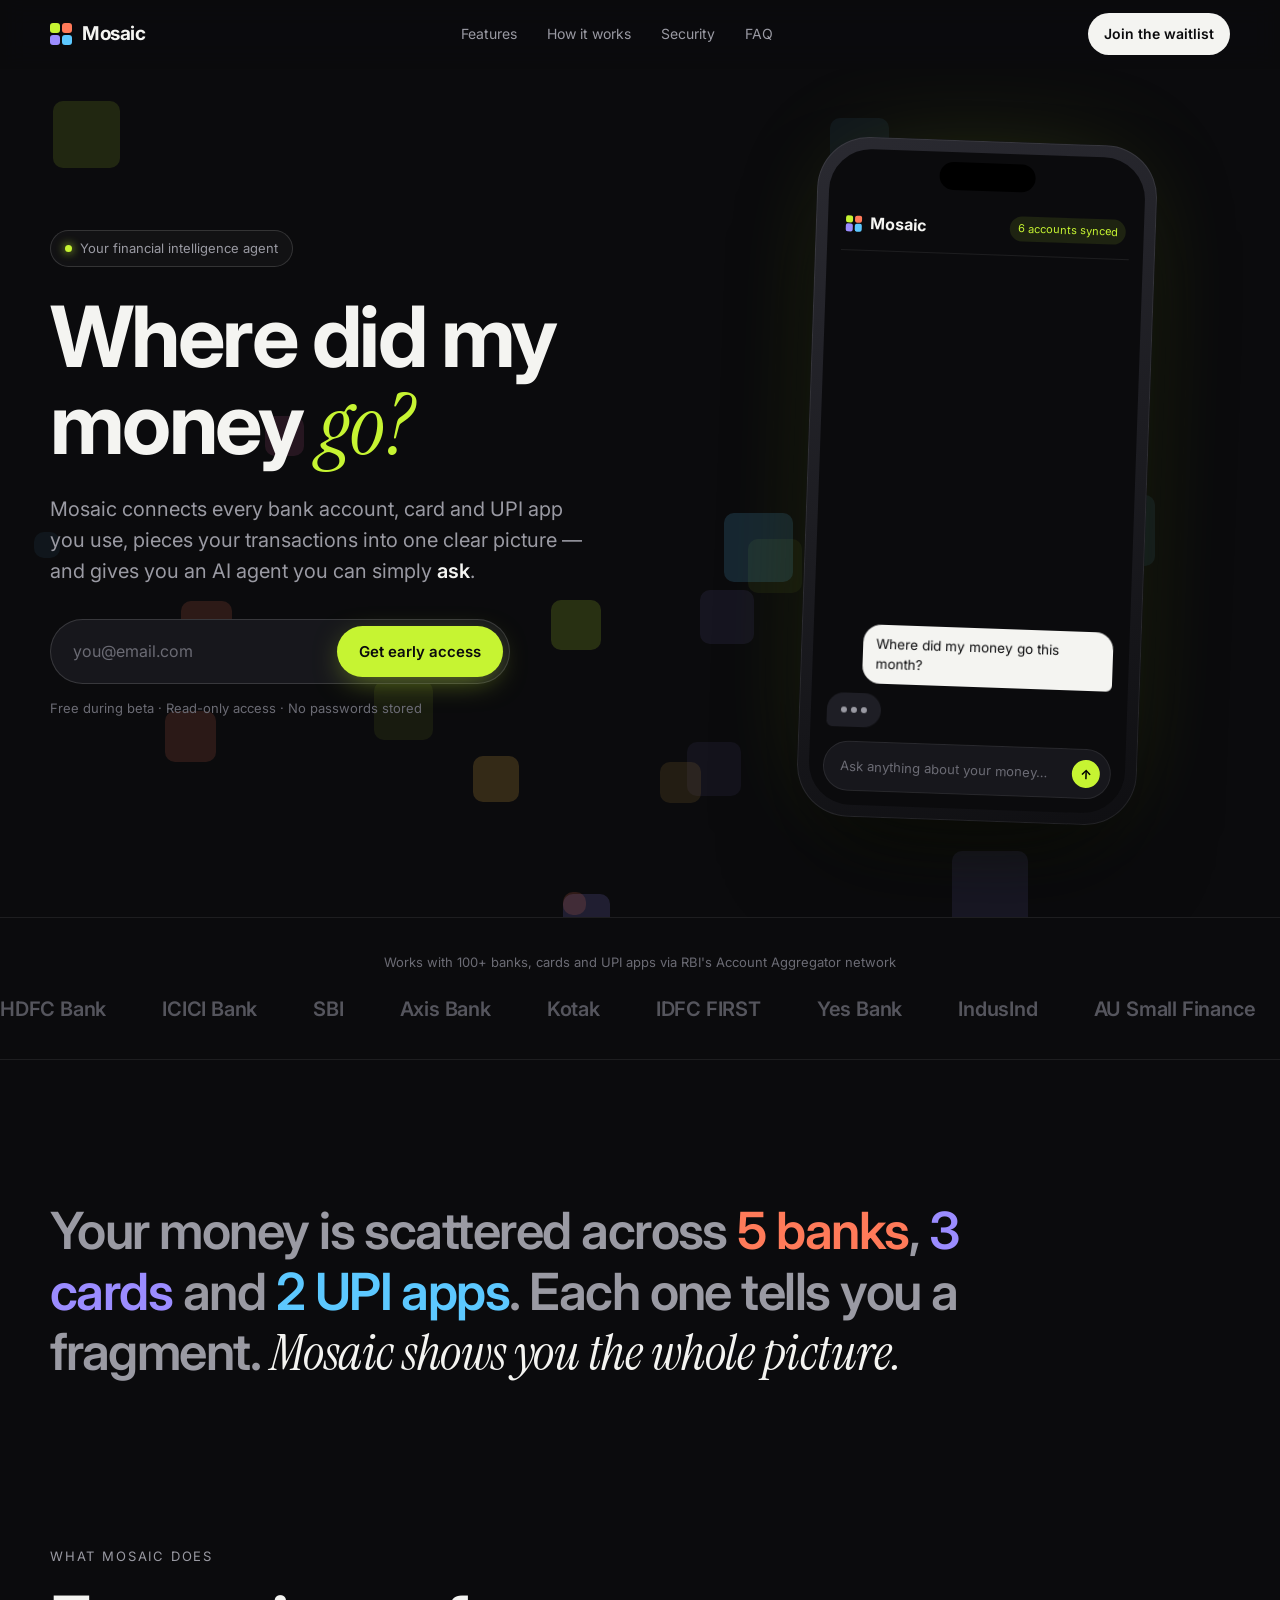
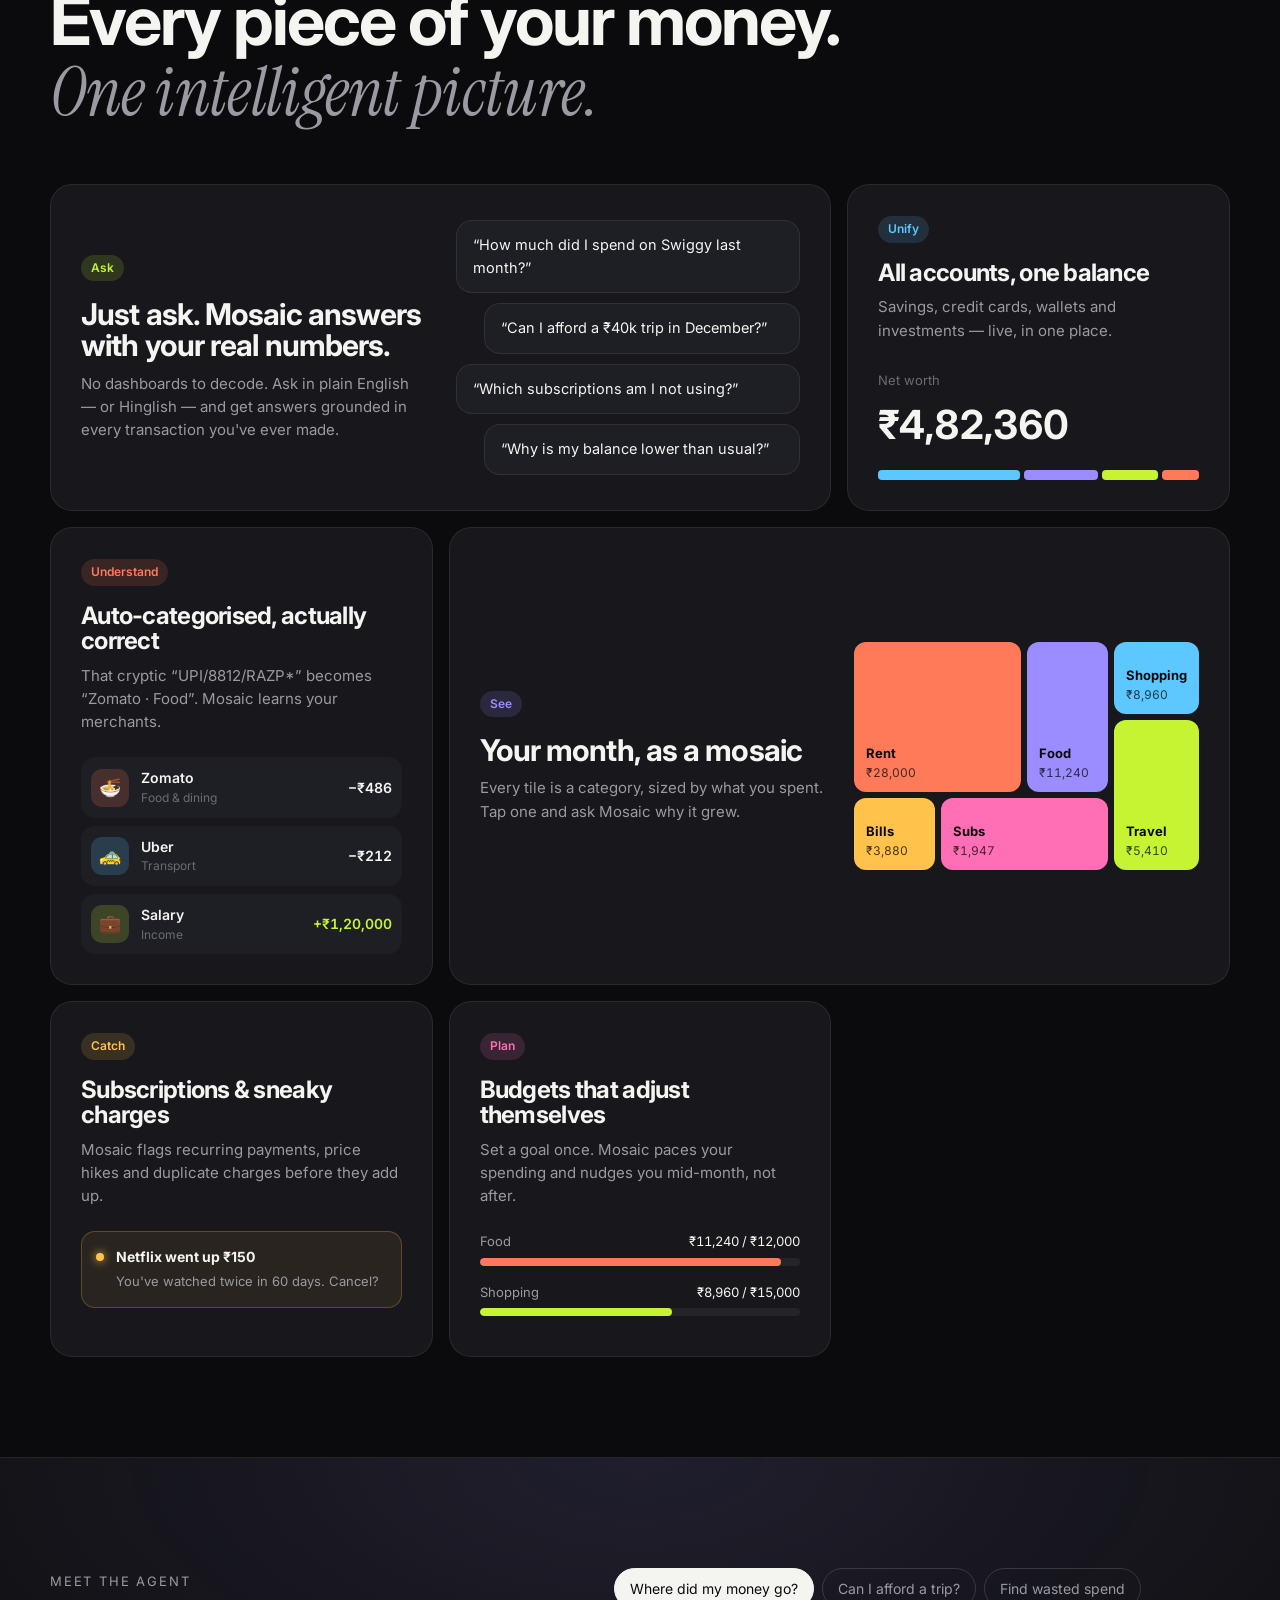
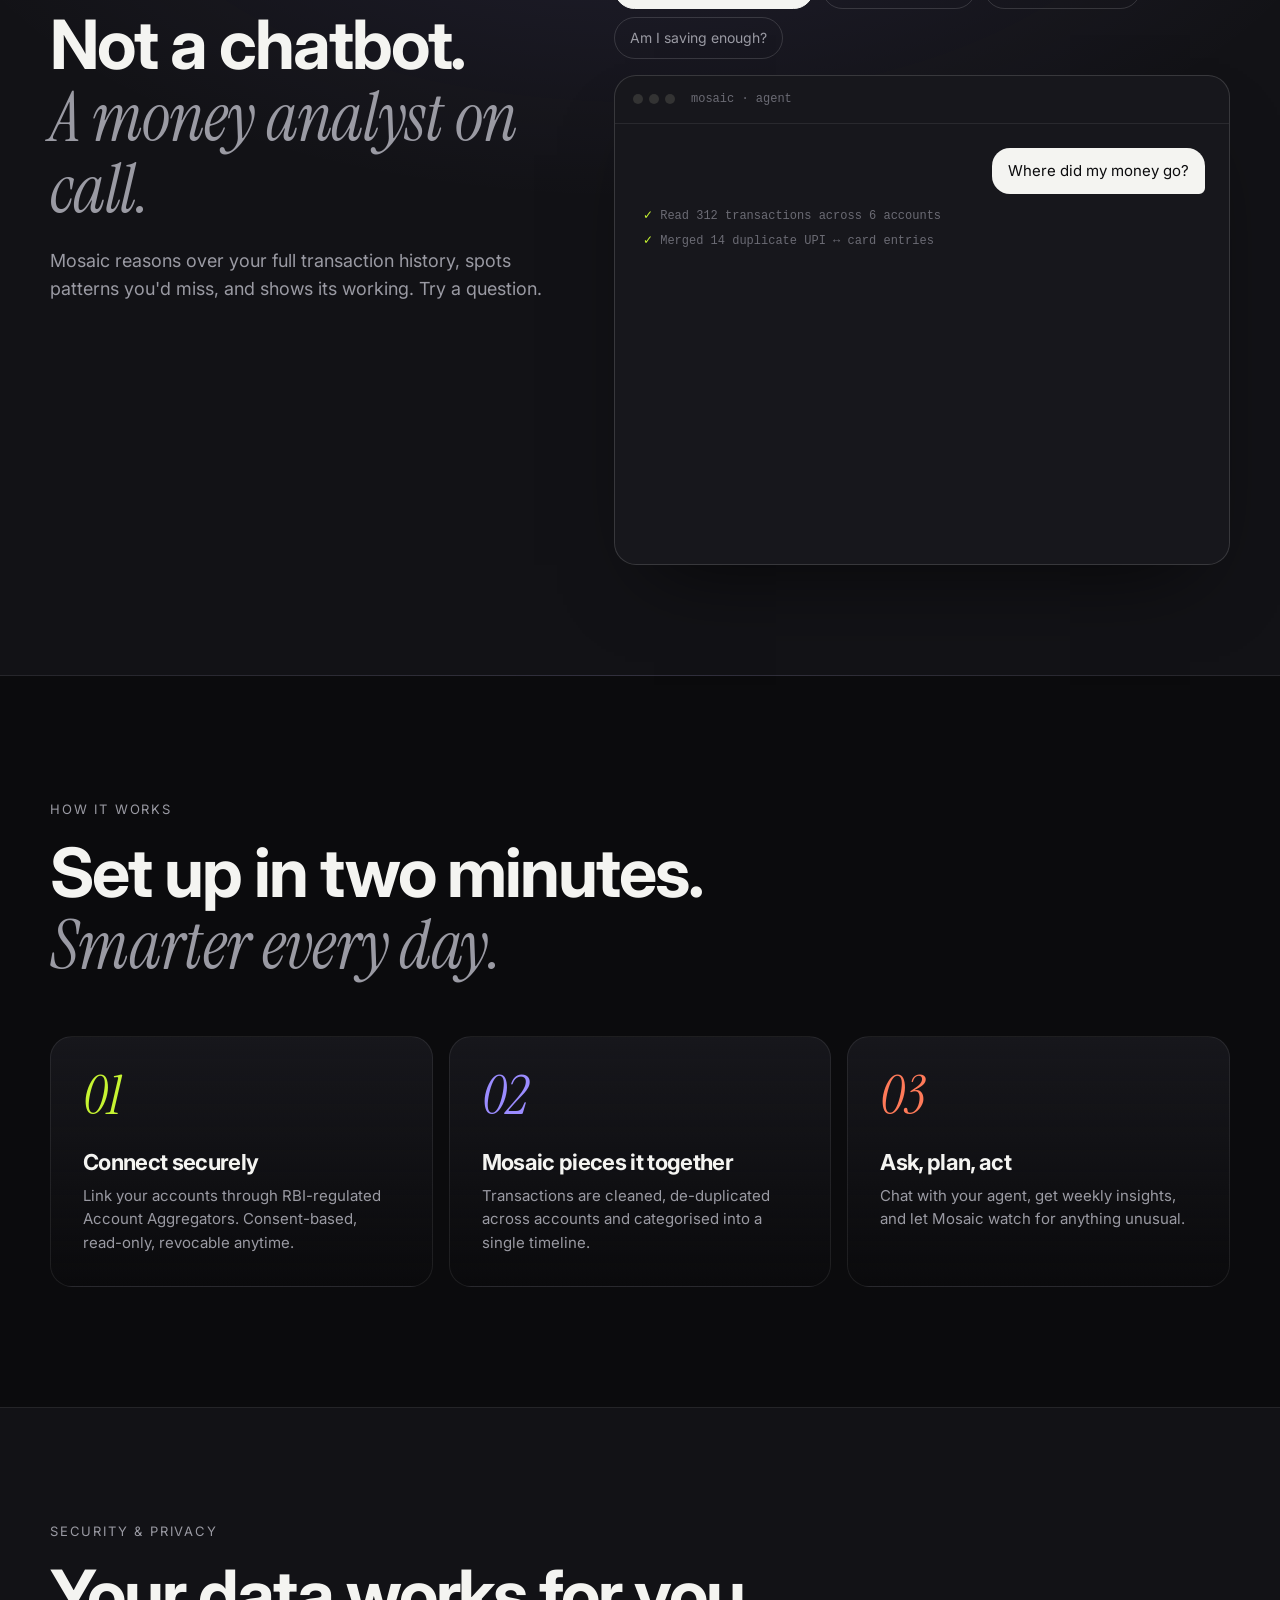
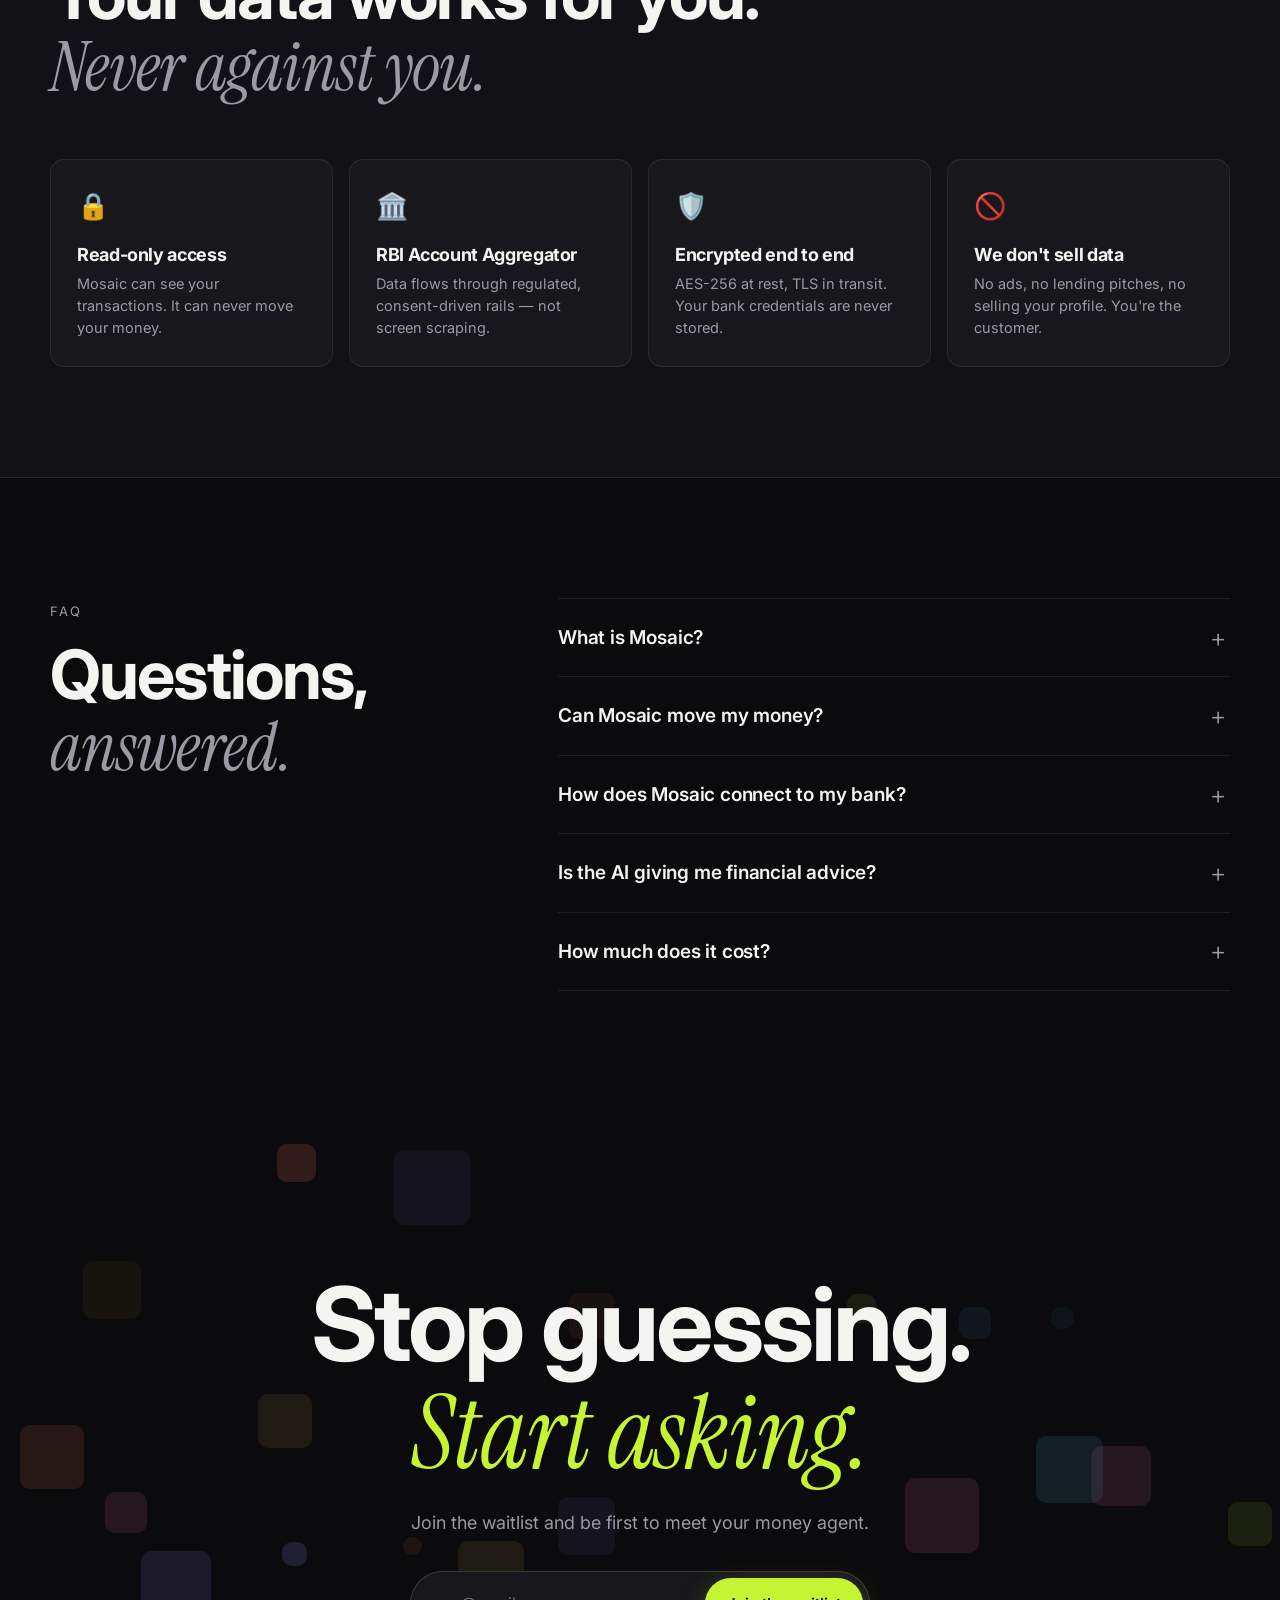
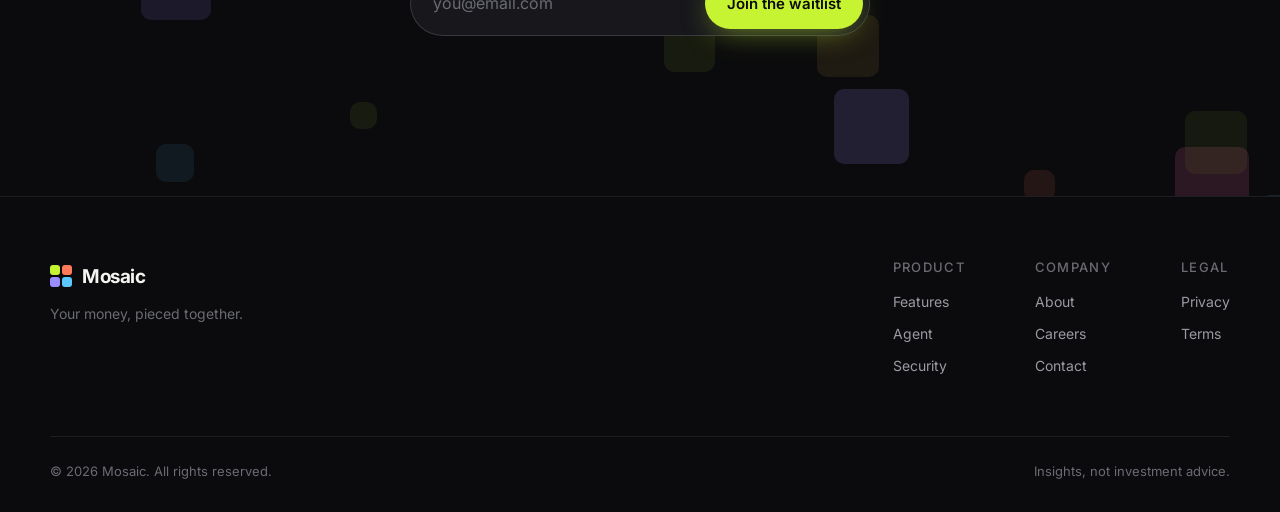
==== commit 9226a955: "Make waitlist send real confirmation emails Add a Google Apps Script backend that stores signups in " ====
--- a/index.html
+++ b/index.html
@@ -47,8 +47,9 @@
             transactions into one clear picture — and gives you an AI agent you can
             simply <strong>ask</strong>.
           </p>
-          <form class="waitlist-inline" data-waitlist>
-            <input type="email" required placeholder="you@email.com" aria-label="Email address" />
+          <form class="waitlist-inline" data-waitlist="hero">
+            <input type="email" name="email" required maxlength="254" placeholder="you@email.com" aria-label="Email address" />
+            <input type="text" name="company" class="hp" tabindex="-1" autocomplete="off" aria-hidden="true" />
             <button class="btn btn--accent" type="submit">Get early access</button>
           </form>
           <p class="hero__note">Free during beta · Read-only access · No passwords stored</p>
@@ -297,8 +298,9 @@
       <div class="container cta__inner reveal">
         <h2>Stop guessing.<br /><em>Start asking.</em></h2>
         <p>Join the waitlist and be first to meet your money agent.</p>
-        <form class="waitlist-inline waitlist-inline--center" data-waitlist>
-          <input type="email" required placeholder="you@email.com" aria-label="Email address" />
+        <form class="waitlist-inline waitlist-inline--center" data-waitlist="footer-cta">
+          <input type="email" name="email" required maxlength="254" placeholder="you@email.com" aria-label="Email address" />
+          <input type="text" name="company" class="hp" tabindex="-1" autocomplete="off" aria-hidden="true" />
           <button class="btn btn--accent" type="submit">Join the waitlist</button>
         </form>
       </div>
--- a/styles.css
+++ b/styles.css
@@ -180,6 +180,8 @@
 .waitlist-inline input::placeholder { color: var(--dim); }
 .waitlist-inline:focus-within { border-color: var(--lime); }
 .waitlist-inline--center { margin-inline: auto; }
+.waitlist-inline .btn:disabled { opacity: 0.7; cursor: progress; transform: none; }
+.hp { position: absolute; left: -9999px; width: 1px; height: 1px; opacity: 0; }
 
 /* ---------- Phone mockup ---------- */
 .phone {
@@ -468,6 +470,7 @@
   max-width: calc(100% - 32px);
 }
 .toast.is-on { opacity: 1; translate: -50% 0; }
+.toast--error { background: var(--coral); color: #0b0b0d; }
 
 /* ---------- Reveal on scroll ---------- */
 .reveal { opacity: 0; transform: translateY(24px); transition: opacity 0.8s var(--ease), transform 0.8s var(--ease); }
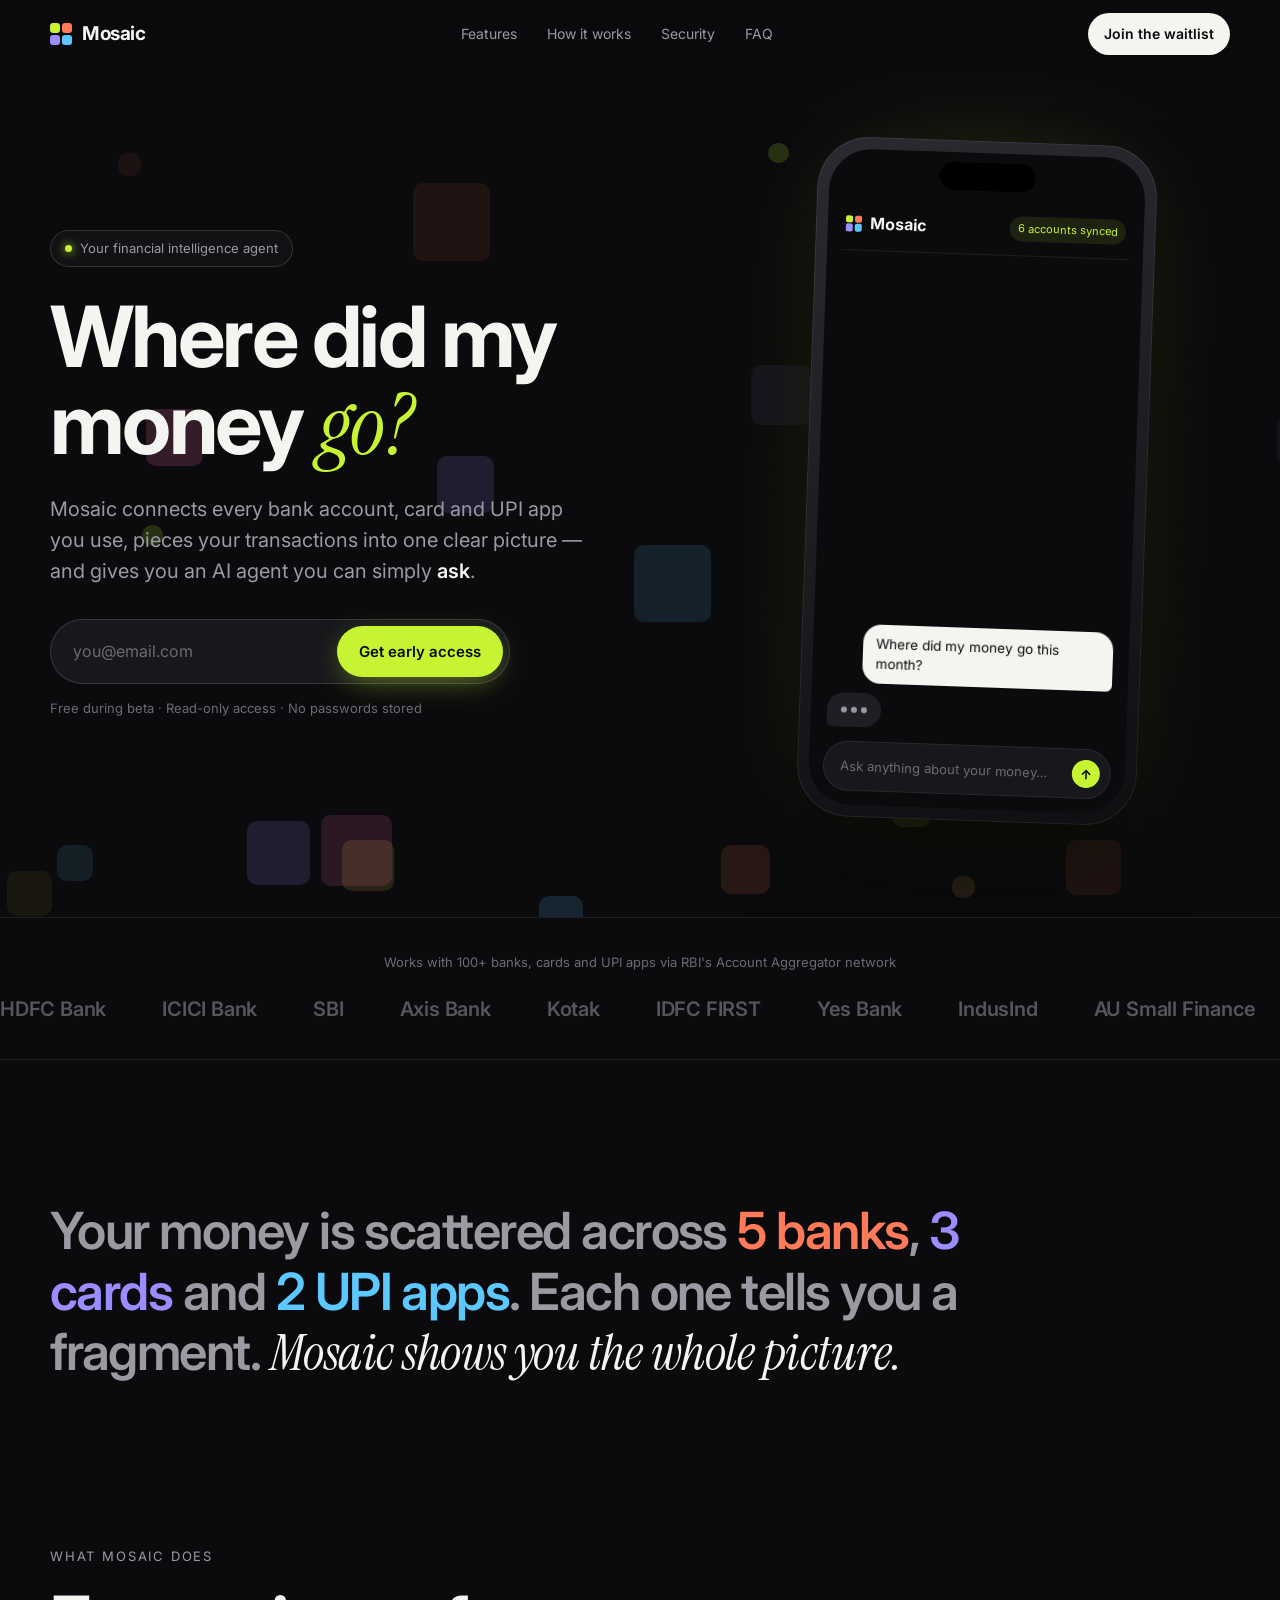
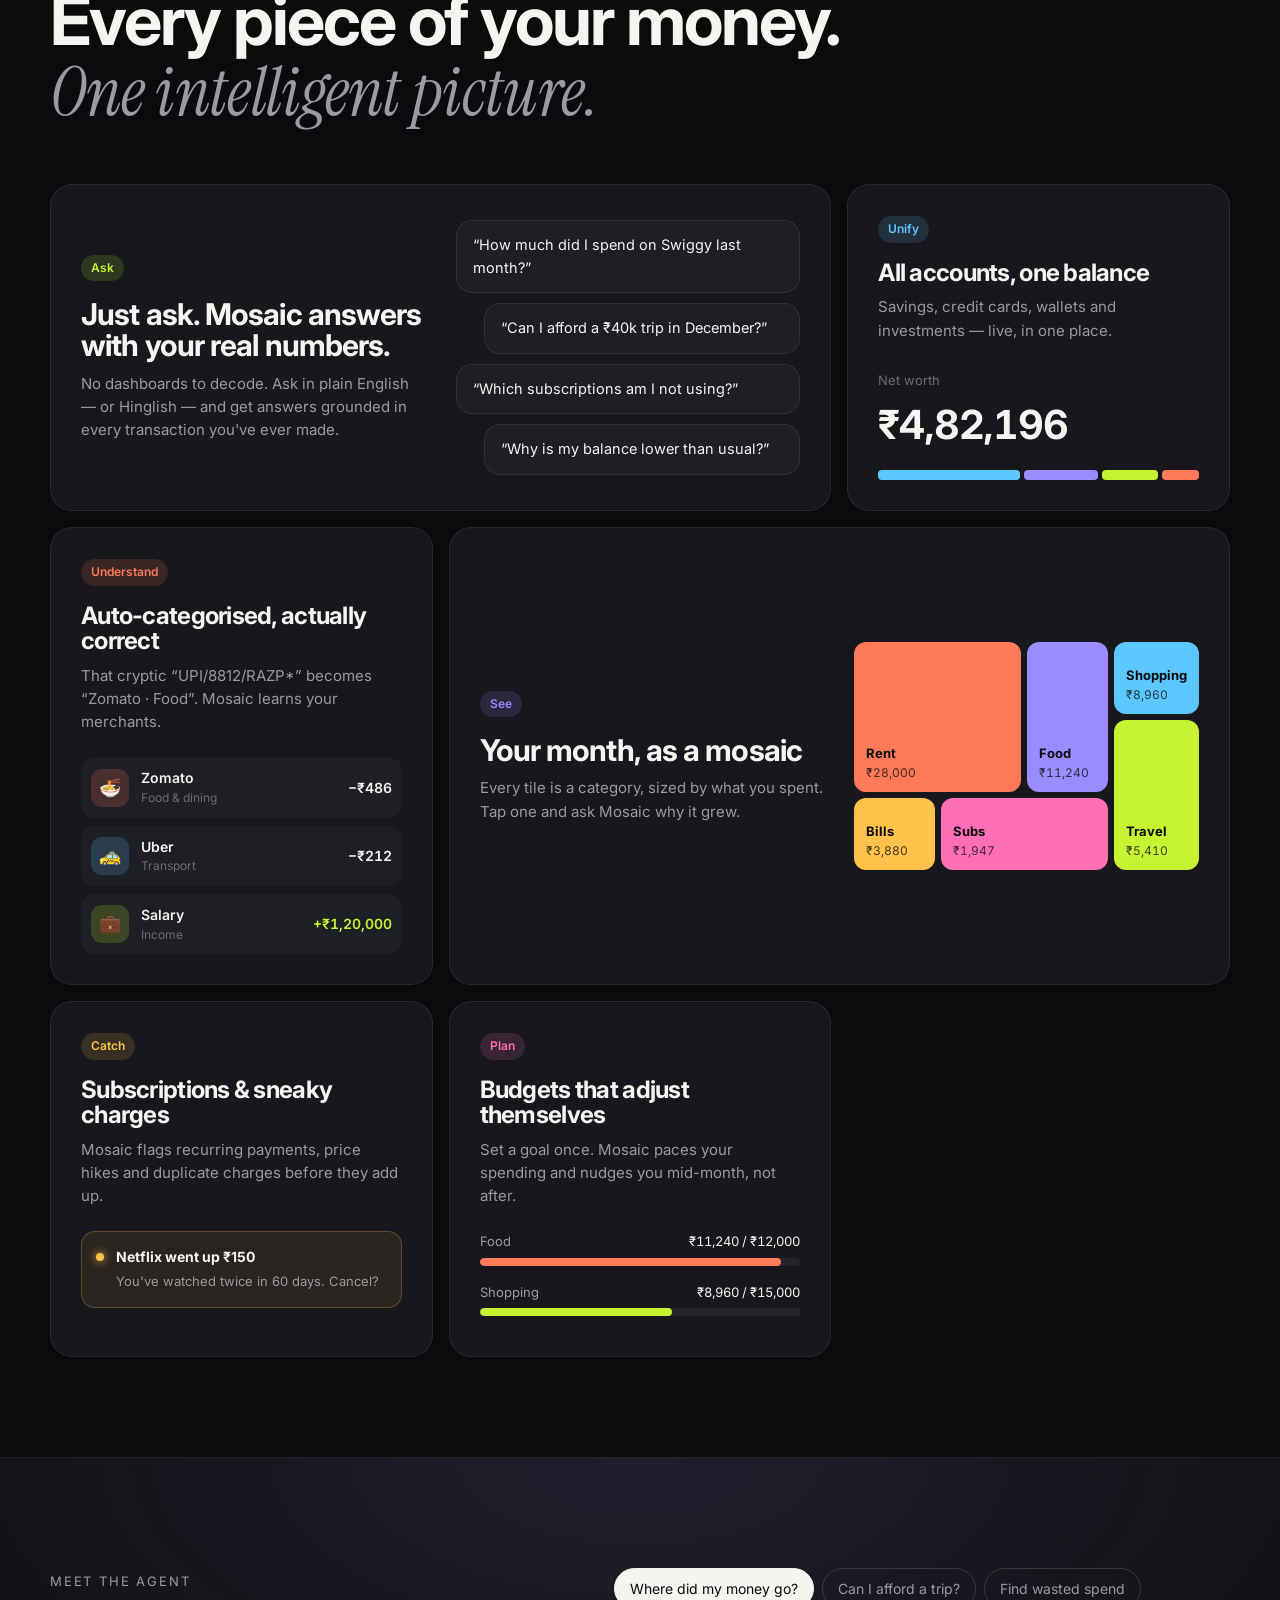
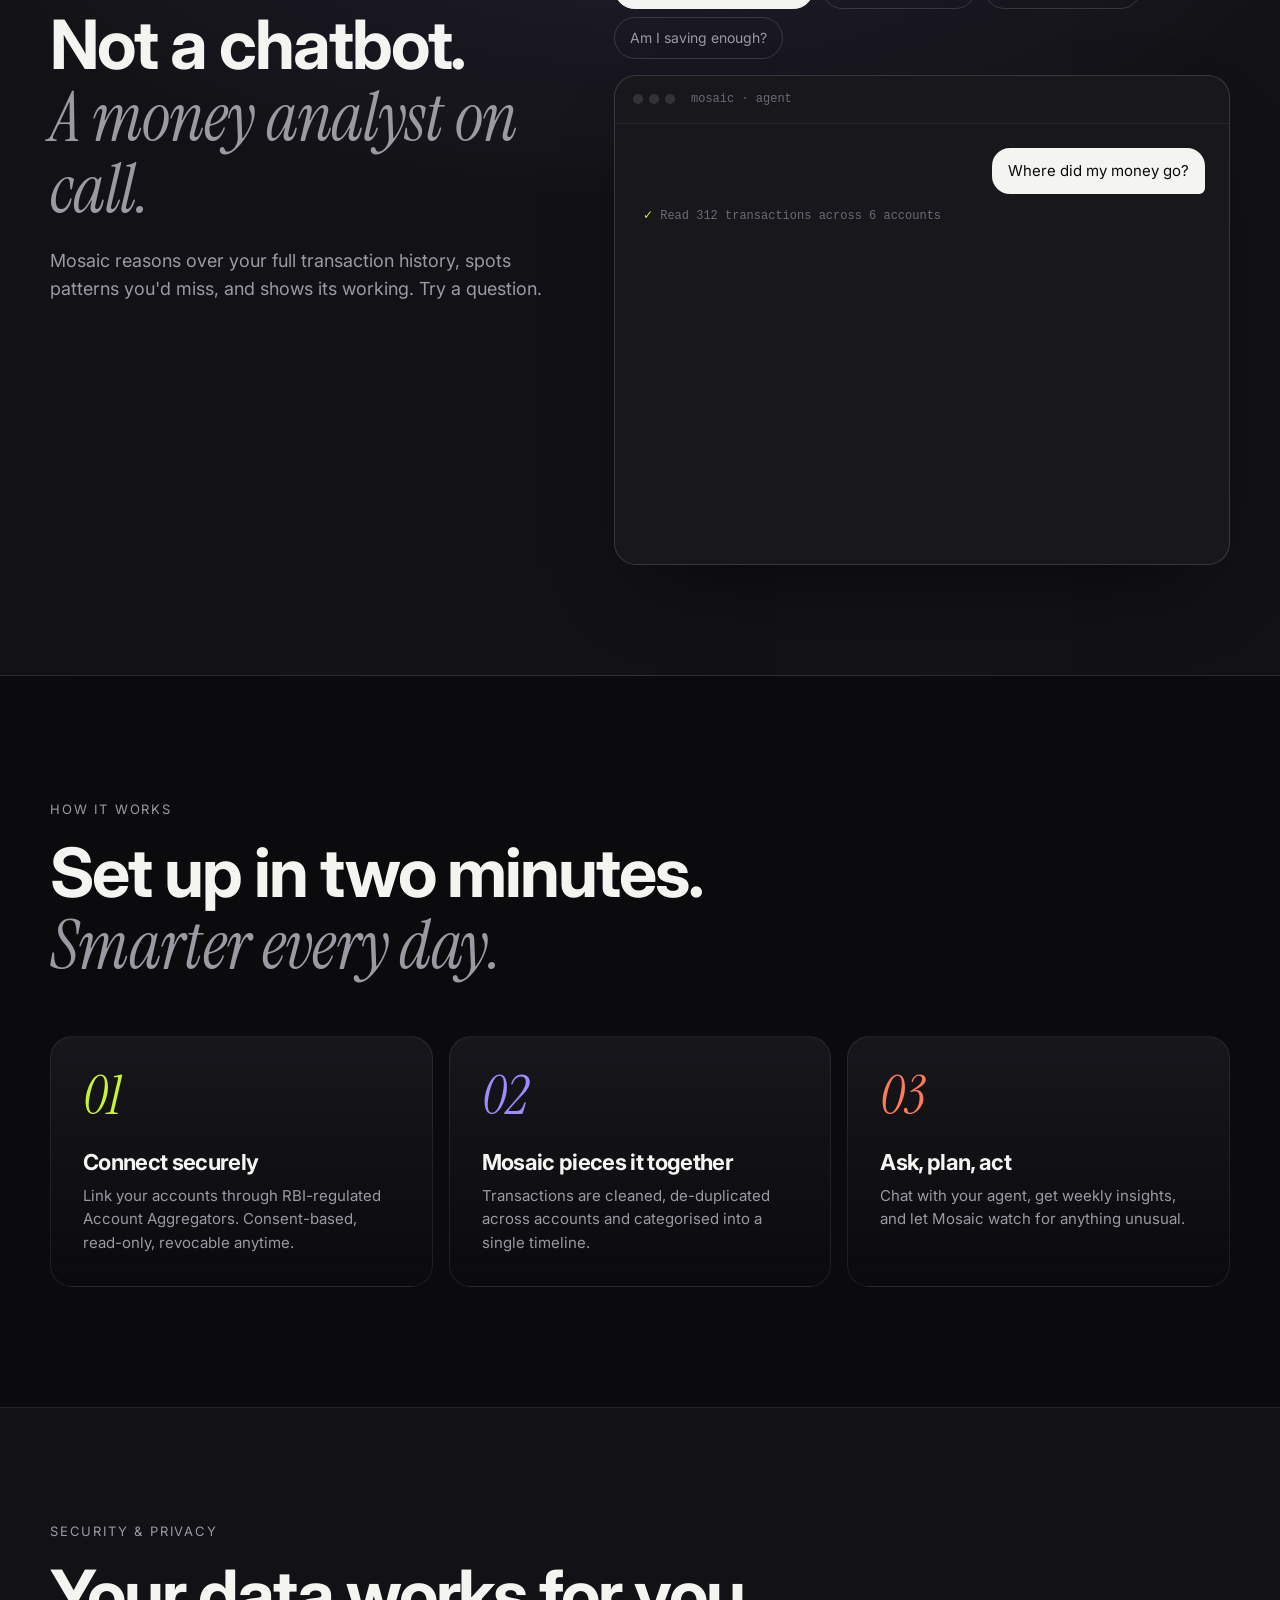
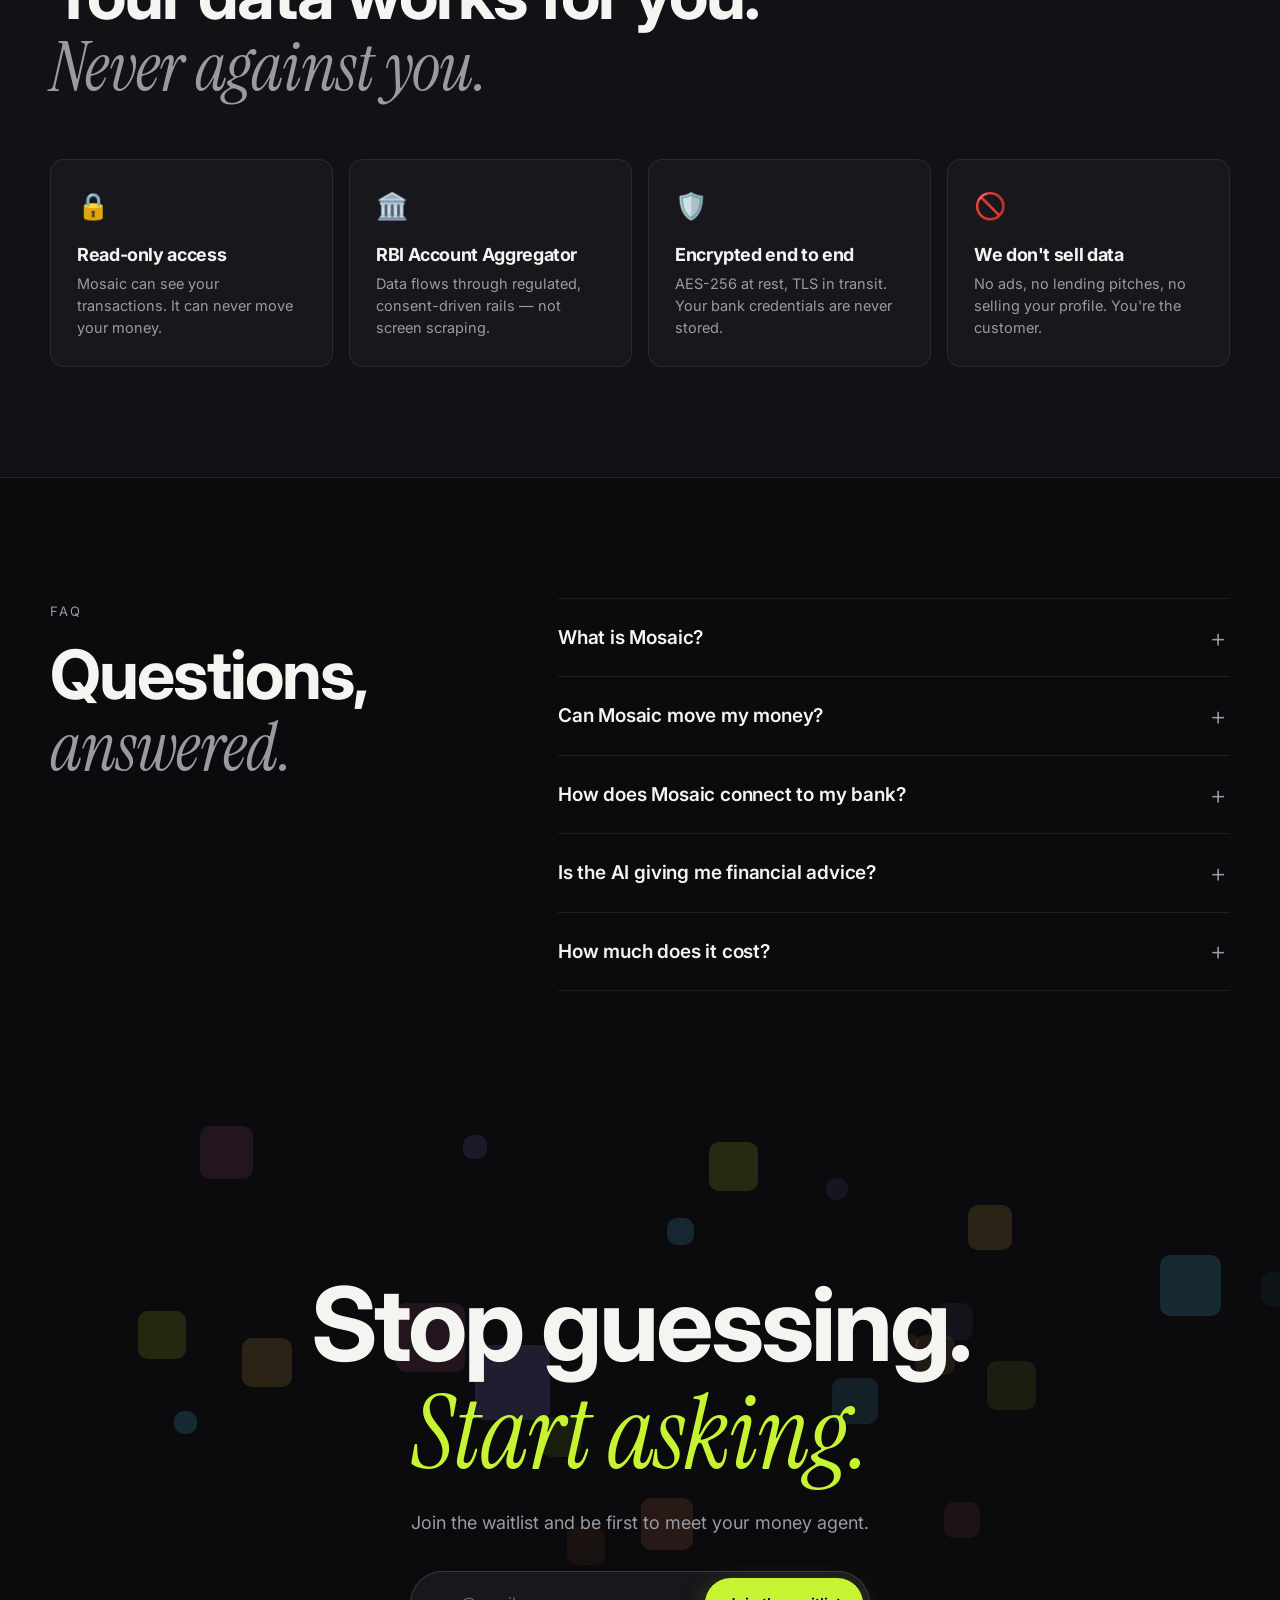
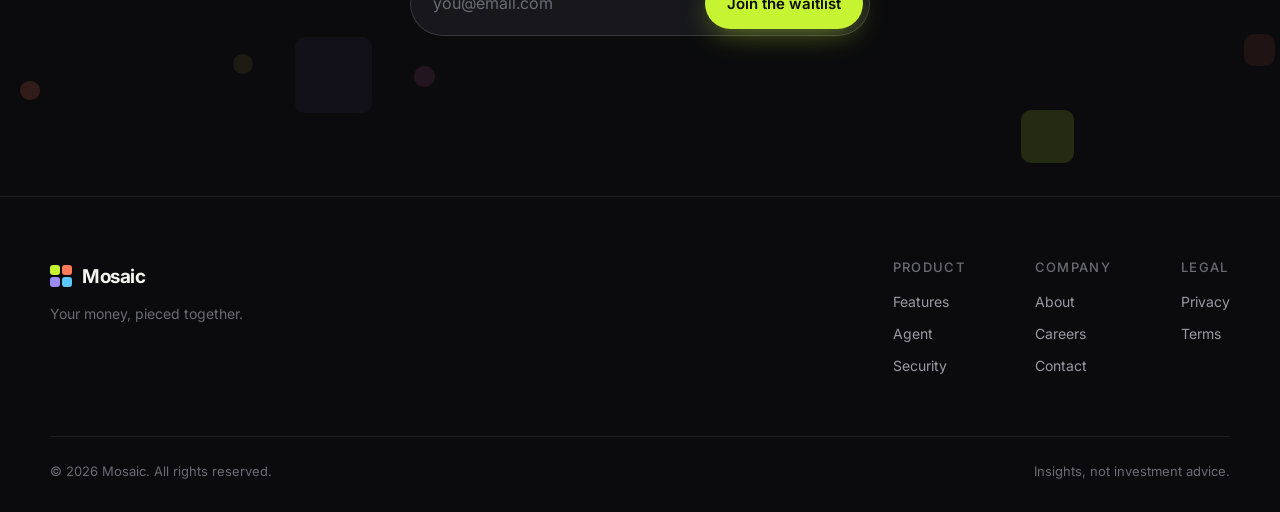
==== commit 26e9d90d: "Send full landing page URL as referrer to FormSubmit Browsers send only the origin as the referrer o" ====
--- a/index.html
+++ b/index.html
@@ -6,6 +6,8 @@
   <title>Mosaic — Your money, pieced together</title>
   <meta name="description" content="Mosaic is a financial intelligence agent. Connect every account, then just ask: where did my money go?" />
   <meta name="theme-color" content="#0b0b0d" />
+  <!-- Send the full page URL (not just the domain) as the referrer, so FormSubmit emails show which page the signup came from. -->
+  <meta name="referrer" content="no-referrer-when-downgrade" />
   <link rel="icon" href="assets/favicon.svg" type="image/svg+xml" />
   <link rel="preconnect" href="https://fonts.googleapis.com" />
   <link rel="preconnect" href="https://fonts.gstatic.com" crossorigin />
